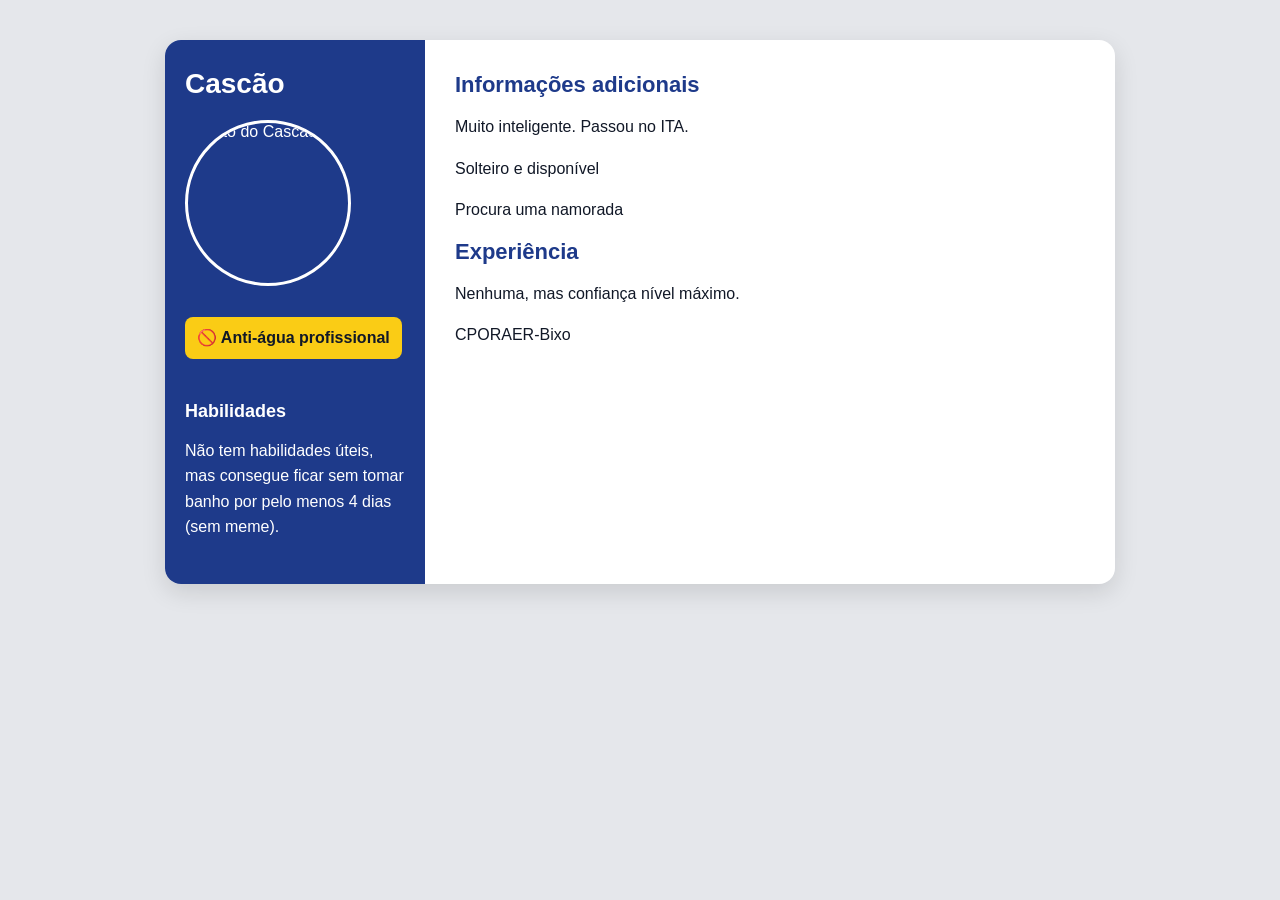
==== index.html @ a8fac342 "Add files via upload" ====
<!DOCTYPE html>
<html lang="pt-BR">
<head>
  <meta charset="UTF-8">
  <title>Currículo do Cascão</title>
  <link rel="stylesheet" href="style.css">
</head>

<body>
  <div class="container">

    <aside class="sidebar">
      <h1>Cascão</h1>
      <img src="img/cascao.jpg" alt="Foto do Cascão" class="foto">
       <p class="tag">🚫 Anti-água profissional</p>
      <h2>Habilidades</h2>
      <p>Não tem habilidades úteis, mas consegue ficar sem tomar banho por pelo menos 4 dias (sem meme).</p>
    </aside>

    <main class="content">
      <h2>Informações adicionais</h2>
      <p>Muito inteligente. Passou no ITA.</p>
      <p>Solteiro e disponível</p>
      <p>Procura uma namorada</p>
      <h2>Experiência</h2>
      <p>Nenhuma, mas confiança nível máximo.</p>
      <p>CPORAER-Bixo</p>
    </main>

  </div>
</body>
</html>
---- style.css ----
body {
  font-family: Arial, sans-serif;
  background: #e5e7eb;
  margin: 0;
  padding: 40px 20px;
}

.container {
  display: grid;
  grid-template-columns: 260px 1fr;
  max-width: 950px;
  margin: 0 auto;
  background: white;
  border-radius: 16px;
  overflow: hidden;
  box-shadow: 0 8px 24px rgba(0, 0, 0, 0.12);
}

.sidebar {
  background: #1e3a8a;
  color: white;
  padding: 28px 20px;
}

.sidebar h1 {
  margin: 0 0 20px 0;
  font-size: 28px;
}

.sidebar h2 {
  margin-top: 24px;
  margin-bottom: 10px;
  font-size: 18px;
  color: white;
}

.content {
  padding: 32px 30px;
}

.content h2 {
  color: #1e3a8a;
  margin-top: 0;
  margin-bottom: 14px;
  font-size: 22px;
}

.content p {
  margin-bottom: 16px;
  line-height: 1.6;
  color: #111827;
}

.sidebar p {
  line-height: 1.6;
}

.tag {
  background: #facc15;
  color: #111827;
  padding: 8px 12px;
  display: inline-block;
  border-radius: 8px;
  margin-bottom: 18px;
  font-weight: bold;
}

@media (max-width: 700px) {
  .container {
    grid-template-columns: 1fr;
  }
}
img {
  max-width: 100%;
}

.foto {
  width: 160px !important;
  height: 160px !important;
  object-fit: cover;
  border-radius: 50%;
  display: block;
  margin: 15px 0;
  border: 3px solid white;
}
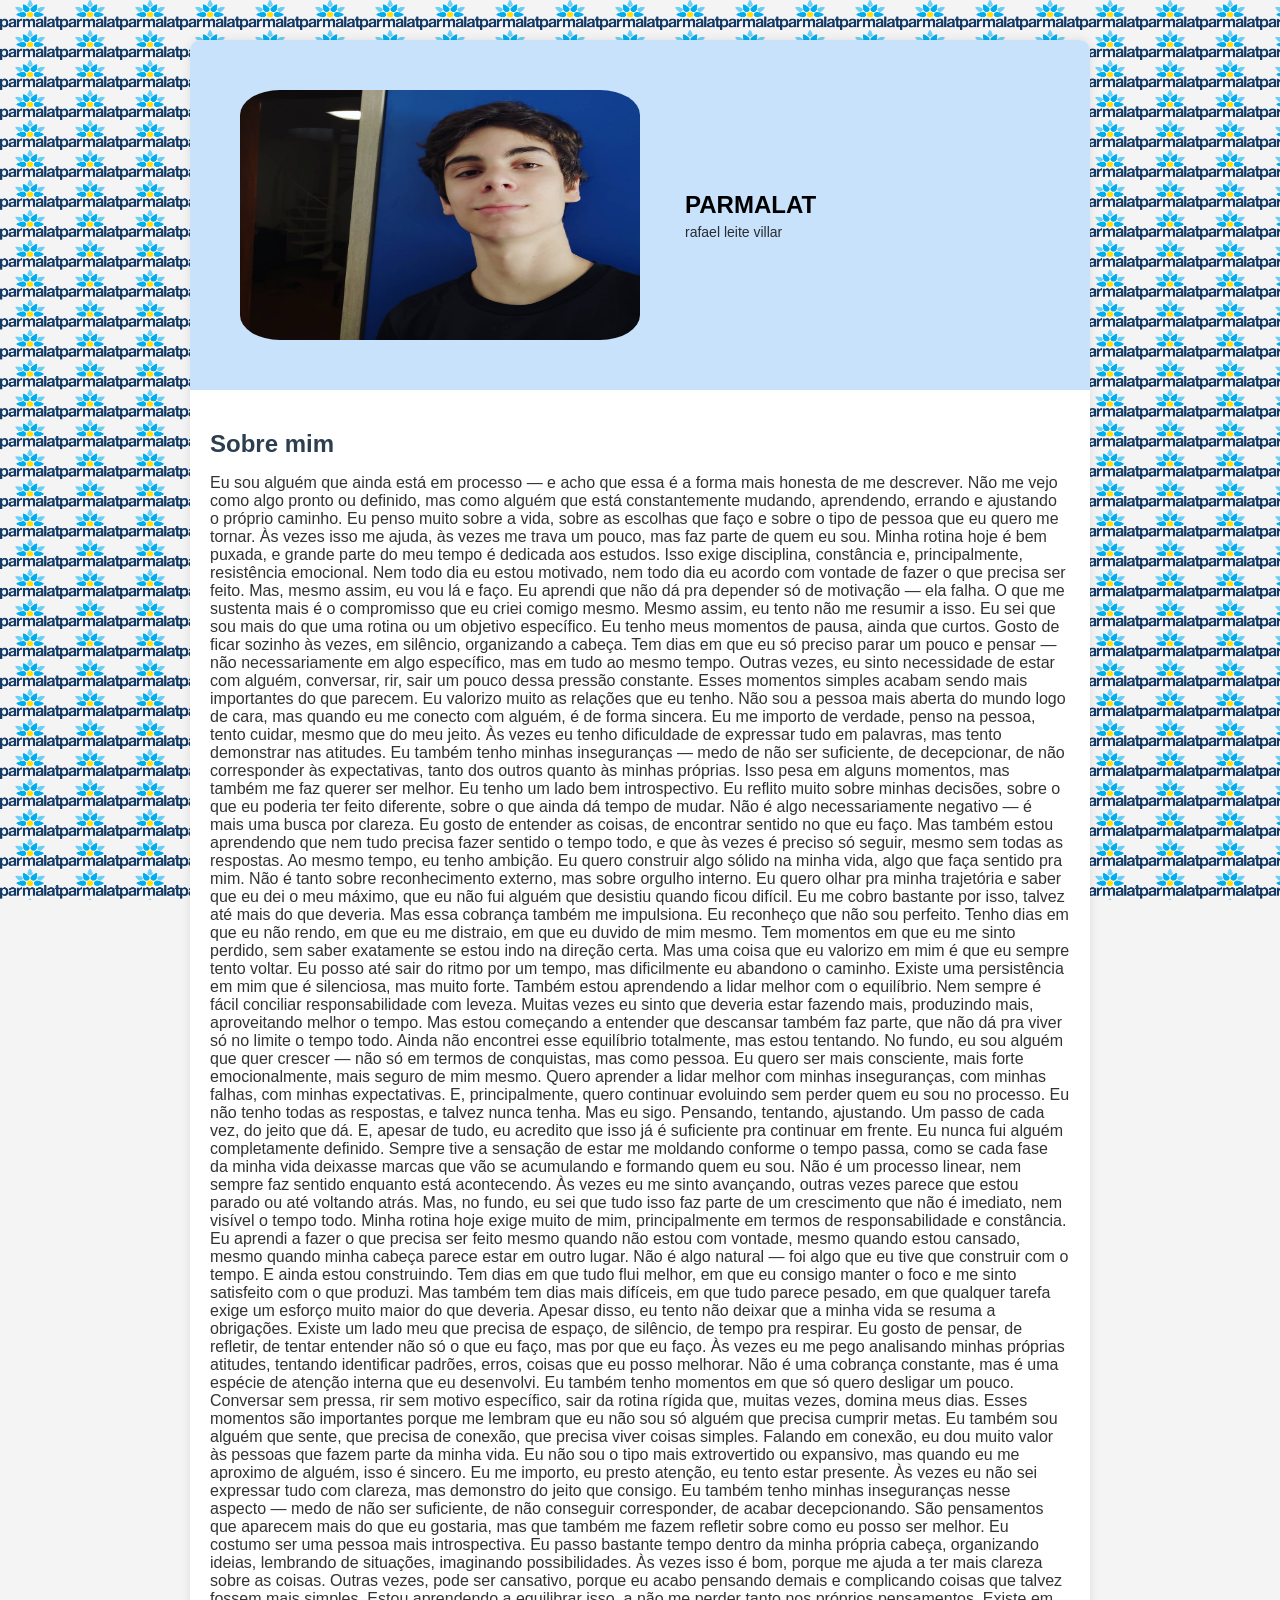
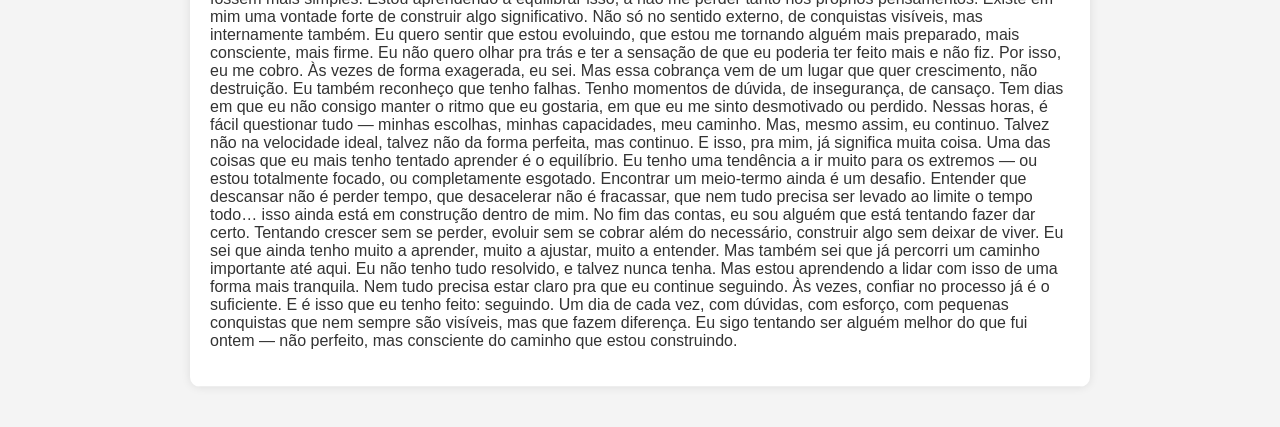
==== commit 5633c8ed: "layout basico suguivis" ====
--- a/index.html
+++ b/index.html
@@ -1,32 +1,148 @@
-<!DOCTYPE html>
-<html lang="pt-BR">
-<head>
-  <meta charset="UTF-8">
-  <title>Currículo do Cascão</title>
-  <link rel="stylesheet" href="style.css">
-</head>
-
-<body>
-  <div class="container">
-
-    <aside class="sidebar">
-      <h1>Cascão</h1>
-      <img src="img/cascao.jpg" alt="Foto do Cascão" class="foto">
-       <p class="tag">🚫 Anti-água profissional</p>
-      <h2>Habilidades</h2>
-      <p>Não tem habilidades úteis, mas consegue ficar sem tomar banho por pelo menos 4 dias (sem meme).</p>
-    </aside>
-
-    <main class="content">
-      <h2>Informações adicionais</h2>
-      <p>Muito inteligente. Passou no ITA.</p>
-      <p>Solteiro e disponível</p>
-      <p>Procura uma namorada</p>
-      <h2>Experiência</h2>
-      <p>Nenhuma, mas confiança nível máximo.</p>
-      <p>CPORAER-Bixo</p>
-    </main>
-
-  </div>
-</body>
-</html>+<!DOCTYPE html>
+<html lang="pt-BR">
+<head>
+  <meta charset="UTF-8">
+  <meta name="viewport" content="width=device-width, initial-scale=1.0">
+  <title>Parmalatium</title>
+  <style>
+    body {
+      margin: 0;
+      font-family: Arial, sans-serif;
+      background: #f4f4f4;
+      color: #333;
+      background-image: url("leite.png");
+      background-repeat: repeat;
+      background-size: 60px;
+      background-attachment: fixed;
+    }
+
+    .container {
+      max-width: 900px;
+      margin: 40px auto;
+      background: white;
+      border-radius: 10px;
+      box-shadow: 0 0 10px rgba(0,0,0,0.1);
+      overflow: hidden;
+    }
+
+    header {
+      display: flex;
+      align-items: center;
+      gap: 45px;
+      background: #c8e2fc;
+      color: rgb(0, 0, 0);
+      padding: 50px;
+    }
+
+    header img {
+      width: 400px;
+      height: 250px;
+      border-radius: 10%;
+    }
+
+    .info h1 {
+      margin: 0;
+      font-size: 24px;
+    }
+
+    .info p {
+      margin: 5px 0 0;
+      font-size: 14px;
+      opacity: 0.8;
+    }
+
+    section {
+      padding: 20px;
+      border-bottom: 1px solid #eee;
+    }
+
+    h2 {
+      margin-bottom: 10px;
+      color: #2c3e50;
+    }
+
+    ul {
+      padding-left: 20px;
+    }
+
+    .skills span {
+      display: inline-block;
+      background: #3498db;
+      color: white;
+      padding: 5px 10px;
+      border-radius: 5px;
+      margin: 5px 5px 0 0;
+      font-size: 12px;
+    }
+
+    @media (max-width: 600px) {
+      header {
+        flex-direction: column;
+        text-align: center;
+      }
+    }
+  </style>
+</head>
+<body>
+
+  <div class="container">
+
+    <header>
+      <img src="parmalat.png" alt="Minha foto">
+      <div class="info">
+        <h1>PARMALAT</h1>
+        <p>rafael leite villar</p>
+      </div>
+    </header>
+
+    <section>
+      <h2>Sobre mim</h2>
+      <p>Eu sou alguém que ainda está em processo — e acho que essa é a forma mais honesta de me descrever. Não me vejo como algo pronto ou definido, mas como alguém que está constantemente mudando, aprendendo, errando e ajustando o próprio caminho. Eu penso muito sobre a vida, sobre as escolhas que faço e sobre o tipo de pessoa que eu quero me tornar. Às vezes isso me ajuda, às vezes me trava um pouco, mas faz parte de quem eu sou.
+
+Minha rotina hoje é bem puxada, e grande parte do meu tempo é dedicada aos estudos. Isso exige disciplina, constância e, principalmente, resistência emocional. Nem todo dia eu estou motivado, nem todo dia eu acordo com vontade de fazer o que precisa ser feito. Mas, mesmo assim, eu vou lá e faço. Eu aprendi que não dá pra depender só de motivação — ela falha. O que me sustenta mais é o compromisso que eu criei comigo mesmo.
+
+Mesmo assim, eu tento não me resumir a isso. Eu sei que sou mais do que uma rotina ou um objetivo específico. Eu tenho meus momentos de pausa, ainda que curtos. Gosto de ficar sozinho às vezes, em silêncio, organizando a cabeça. Tem dias em que eu só preciso parar um pouco e pensar — não necessariamente em algo específico, mas em tudo ao mesmo tempo. Outras vezes, eu sinto necessidade de estar com alguém, conversar, rir, sair um pouco dessa pressão constante. Esses momentos simples acabam sendo mais importantes do que parecem.
+
+Eu valorizo muito as relações que eu tenho. Não sou a pessoa mais aberta do mundo logo de cara, mas quando eu me conecto com alguém, é de forma sincera. Eu me importo de verdade, penso na pessoa, tento cuidar, mesmo que do meu jeito. Às vezes eu tenho dificuldade de expressar tudo em palavras, mas tento demonstrar nas atitudes. Eu também tenho minhas inseguranças — medo de não ser suficiente, de decepcionar, de não corresponder às expectativas, tanto dos outros quanto às minhas próprias. Isso pesa em alguns momentos, mas também me faz querer ser melhor.
+
+Eu tenho um lado bem introspectivo. Eu reflito muito sobre minhas decisões, sobre o que eu poderia ter feito diferente, sobre o que ainda dá tempo de mudar. Não é algo necessariamente negativo — é mais uma busca por clareza. Eu gosto de entender as coisas, de encontrar sentido no que eu faço. Mas também estou aprendendo que nem tudo precisa fazer sentido o tempo todo, e que às vezes é preciso só seguir, mesmo sem todas as respostas.
+
+Ao mesmo tempo, eu tenho ambição. Eu quero construir algo sólido na minha vida, algo que faça sentido pra mim. Não é tanto sobre reconhecimento externo, mas sobre orgulho interno. Eu quero olhar pra minha trajetória e saber que eu dei o meu máximo, que eu não fui alguém que desistiu quando ficou difícil. Eu me cobro bastante por isso, talvez até mais do que deveria. Mas essa cobrança também me impulsiona.
+
+Eu reconheço que não sou perfeito. Tenho dias em que eu não rendo, em que eu me distraio, em que eu duvido de mim mesmo. Tem momentos em que eu me sinto perdido, sem saber exatamente se estou indo na direção certa. Mas uma coisa que eu valorizo em mim é que eu sempre tento voltar. Eu posso até sair do ritmo por um tempo, mas dificilmente eu abandono o caminho. Existe uma persistência em mim que é silenciosa, mas muito forte.
+
+Também estou aprendendo a lidar melhor com o equilíbrio. Nem sempre é fácil conciliar responsabilidade com leveza. Muitas vezes eu sinto que deveria estar fazendo mais, produzindo mais, aproveitando melhor o tempo. Mas estou começando a entender que descansar também faz parte, que não dá pra viver só no limite o tempo todo. Ainda não encontrei esse equilíbrio totalmente, mas estou tentando.
+
+No fundo, eu sou alguém que quer crescer — não só em termos de conquistas, mas como pessoa. Eu quero ser mais consciente, mais forte emocionalmente, mais seguro de mim mesmo. Quero aprender a lidar melhor com minhas inseguranças, com minhas falhas, com minhas expectativas. E, principalmente, quero continuar evoluindo sem perder quem eu sou no processo.
+
+Eu não tenho todas as respostas, e talvez nunca tenha. Mas eu sigo. Pensando, tentando, ajustando. Um passo de cada vez, do jeito que dá. E, apesar de tudo, eu acredito que isso já é suficiente pra continuar em frente.
+Eu nunca fui alguém completamente definido. Sempre tive a sensação de estar me moldando conforme o tempo passa, como se cada fase da minha vida deixasse marcas que vão se acumulando e formando quem eu sou. Não é um processo linear, nem sempre faz sentido enquanto está acontecendo. Às vezes eu me sinto avançando, outras vezes parece que estou parado ou até voltando atrás. Mas, no fundo, eu sei que tudo isso faz parte de um crescimento que não é imediato, nem visível o tempo todo.
+
+Minha rotina hoje exige muito de mim, principalmente em termos de responsabilidade e constância. Eu aprendi a fazer o que precisa ser feito mesmo quando não estou com vontade, mesmo quando estou cansado, mesmo quando minha cabeça parece estar em outro lugar. Não é algo natural — foi algo que eu tive que construir com o tempo. E ainda estou construindo. Tem dias em que tudo flui melhor, em que eu consigo manter o foco e me sinto satisfeito com o que produzi. Mas também tem dias mais difíceis, em que tudo parece pesado, em que qualquer tarefa exige um esforço muito maior do que deveria.
+
+Apesar disso, eu tento não deixar que a minha vida se resuma a obrigações. Existe um lado meu que precisa de espaço, de silêncio, de tempo pra respirar. Eu gosto de pensar, de refletir, de tentar entender não só o que eu faço, mas por que eu faço. Às vezes eu me pego analisando minhas próprias atitudes, tentando identificar padrões, erros, coisas que eu posso melhorar. Não é uma cobrança constante, mas é uma espécie de atenção interna que eu desenvolvi.
+
+Eu também tenho momentos em que só quero desligar um pouco. Conversar sem pressa, rir sem motivo específico, sair da rotina rígida que, muitas vezes, domina meus dias. Esses momentos são importantes porque me lembram que eu não sou só alguém que precisa cumprir metas. Eu também sou alguém que sente, que precisa de conexão, que precisa viver coisas simples.
+
+Falando em conexão, eu dou muito valor às pessoas que fazem parte da minha vida. Eu não sou o tipo mais extrovertido ou expansivo, mas quando eu me aproximo de alguém, isso é sincero. Eu me importo, eu presto atenção, eu tento estar presente. Às vezes eu não sei expressar tudo com clareza, mas demonstro do jeito que consigo. Eu também tenho minhas inseguranças nesse aspecto — medo de não ser suficiente, de não conseguir corresponder, de acabar decepcionando. São pensamentos que aparecem mais do que eu gostaria, mas que também me fazem refletir sobre como eu posso ser melhor.
+
+Eu costumo ser uma pessoa mais introspectiva. Eu passo bastante tempo dentro da minha própria cabeça, organizando ideias, lembrando de situações, imaginando possibilidades. Às vezes isso é bom, porque me ajuda a ter mais clareza sobre as coisas. Outras vezes, pode ser cansativo, porque eu acabo pensando demais e complicando coisas que talvez fossem mais simples. Estou aprendendo a equilibrar isso, a não me perder tanto nos próprios pensamentos.
+
+Existe em mim uma vontade forte de construir algo significativo. Não só no sentido externo, de conquistas visíveis, mas internamente também. Eu quero sentir que estou evoluindo, que estou me tornando alguém mais preparado, mais consciente, mais firme. Eu não quero olhar pra trás e ter a sensação de que eu poderia ter feito mais e não fiz. Por isso, eu me cobro. Às vezes de forma exagerada, eu sei. Mas essa cobrança vem de um lugar que quer crescimento, não destruição.
+
+Eu também reconheço que tenho falhas. Tenho momentos de dúvida, de insegurança, de cansaço. Tem dias em que eu não consigo manter o ritmo que eu gostaria, em que eu me sinto desmotivado ou perdido. Nessas horas, é fácil questionar tudo — minhas escolhas, minhas capacidades, meu caminho. Mas, mesmo assim, eu continuo. Talvez não na velocidade ideal, talvez não da forma perfeita, mas continuo. E isso, pra mim, já significa muita coisa.
+
+Uma das coisas que eu mais tenho tentado aprender é o equilíbrio. Eu tenho uma tendência a ir muito para os extremos — ou estou totalmente focado, ou completamente esgotado. Encontrar um meio-termo ainda é um desafio. Entender que descansar não é perder tempo, que desacelerar não é fracassar, que nem tudo precisa ser levado ao limite o tempo todo… isso ainda está em construção dentro de mim.
+
+No fim das contas, eu sou alguém que está tentando fazer dar certo. Tentando crescer sem se perder, evoluir sem se cobrar além do necessário, construir algo sem deixar de viver. Eu sei que ainda tenho muito a aprender, muito a ajustar, muito a entender. Mas também sei que já percorri um caminho importante até aqui.
+
+Eu não tenho tudo resolvido, e talvez nunca tenha. Mas estou aprendendo a lidar com isso de uma forma mais tranquila. Nem tudo precisa estar claro pra que eu continue seguindo. Às vezes, confiar no processo já é o suficiente.
+
+E é isso que eu tenho feito: seguindo. Um dia de cada vez, com dúvidas, com esforço, com pequenas conquistas que nem sempre são visíveis, mas que fazem diferença. Eu sigo tentando ser alguém melhor do que fui ontem — não perfeito, mas consciente do caminho que estou construindo.</p>
+    </section>
+
+
+  </div>
+
+</body>
+</html>
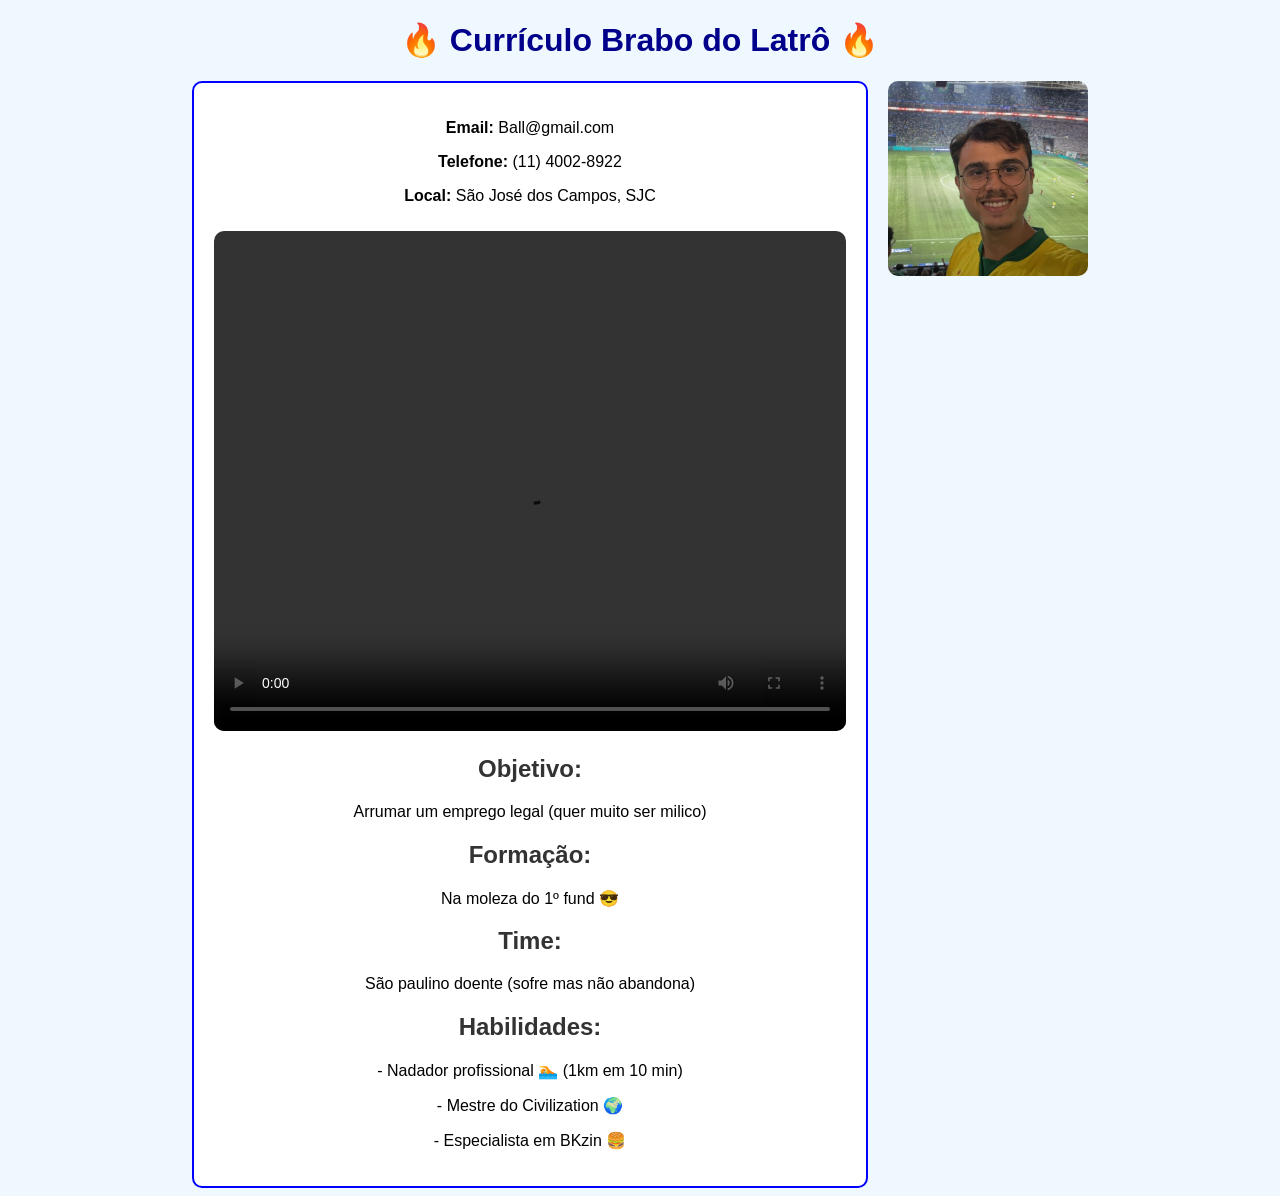
==== commit a47b6f45: "feat: adiciona curriculo HTML" ====
--- a/index.html
+++ b/index.html
@@ -1,148 +1,96 @@
-<!DOCTYPE html>
-<html lang="pt-BR">
-<head>
-  <meta charset="UTF-8">
-  <meta name="viewport" content="width=device-width, initial-scale=1.0">
-  <title>Parmalatium</title>
-  <style>
-    body {
-      margin: 0;
-      font-family: Arial, sans-serif;
-      background: #f4f4f4;
-      color: #333;
-      background-image: url("leite.png");
-      background-repeat: repeat;
-      background-size: 60px;
-      background-attachment: fixed;
-    }
-
-    .container {
-      max-width: 900px;
-      margin: 40px auto;
-      background: white;
-      border-radius: 10px;
-      box-shadow: 0 0 10px rgba(0,0,0,0.1);
-      overflow: hidden;
-    }
-
-    header {
-      display: flex;
-      align-items: center;
-      gap: 45px;
-      background: #c8e2fc;
-      color: rgb(0, 0, 0);
-      padding: 50px;
-    }
-
-    header img {
-      width: 400px;
-      height: 250px;
-      border-radius: 10%;
-    }
-
-    .info h1 {
-      margin: 0;
-      font-size: 24px;
-    }
-
-    .info p {
-      margin: 5px 0 0;
-      font-size: 14px;
-      opacity: 0.8;
-    }
-
-    section {
-      padding: 20px;
-      border-bottom: 1px solid #eee;
-    }
-
-    h2 {
-      margin-bottom: 10px;
-      color: #2c3e50;
-    }
-
-    ul {
-      padding-left: 20px;
-    }
-
-    .skills span {
-      display: inline-block;
-      background: #3498db;
-      color: white;
-      padding: 5px 10px;
-      border-radius: 5px;
-      margin: 5px 5px 0 0;
-      font-size: 12px;
-    }
-
-    @media (max-width: 600px) {
-      header {
-        flex-direction: column;
-        text-align: center;
-      }
-    }
-  </style>
-</head>
-<body>
-
-  <div class="container">
-
-    <header>
-      <img src="parmalat.png" alt="Minha foto">
-      <div class="info">
-        <h1>PARMALAT</h1>
-        <p>rafael leite villar</p>
-      </div>
-    </header>
-
-    <section>
-      <h2>Sobre mim</h2>
-      <p>Eu sou alguém que ainda está em processo — e acho que essa é a forma mais honesta de me descrever. Não me vejo como algo pronto ou definido, mas como alguém que está constantemente mudando, aprendendo, errando e ajustando o próprio caminho. Eu penso muito sobre a vida, sobre as escolhas que faço e sobre o tipo de pessoa que eu quero me tornar. Às vezes isso me ajuda, às vezes me trava um pouco, mas faz parte de quem eu sou.
-
-Minha rotina hoje é bem puxada, e grande parte do meu tempo é dedicada aos estudos. Isso exige disciplina, constância e, principalmente, resistência emocional. Nem todo dia eu estou motivado, nem todo dia eu acordo com vontade de fazer o que precisa ser feito. Mas, mesmo assim, eu vou lá e faço. Eu aprendi que não dá pra depender só de motivação — ela falha. O que me sustenta mais é o compromisso que eu criei comigo mesmo.
-
-Mesmo assim, eu tento não me resumir a isso. Eu sei que sou mais do que uma rotina ou um objetivo específico. Eu tenho meus momentos de pausa, ainda que curtos. Gosto de ficar sozinho às vezes, em silêncio, organizando a cabeça. Tem dias em que eu só preciso parar um pouco e pensar — não necessariamente em algo específico, mas em tudo ao mesmo tempo. Outras vezes, eu sinto necessidade de estar com alguém, conversar, rir, sair um pouco dessa pressão constante. Esses momentos simples acabam sendo mais importantes do que parecem.
-
-Eu valorizo muito as relações que eu tenho. Não sou a pessoa mais aberta do mundo logo de cara, mas quando eu me conecto com alguém, é de forma sincera. Eu me importo de verdade, penso na pessoa, tento cuidar, mesmo que do meu jeito. Às vezes eu tenho dificuldade de expressar tudo em palavras, mas tento demonstrar nas atitudes. Eu também tenho minhas inseguranças — medo de não ser suficiente, de decepcionar, de não corresponder às expectativas, tanto dos outros quanto às minhas próprias. Isso pesa em alguns momentos, mas também me faz querer ser melhor.
-
-Eu tenho um lado bem introspectivo. Eu reflito muito sobre minhas decisões, sobre o que eu poderia ter feito diferente, sobre o que ainda dá tempo de mudar. Não é algo necessariamente negativo — é mais uma busca por clareza. Eu gosto de entender as coisas, de encontrar sentido no que eu faço. Mas também estou aprendendo que nem tudo precisa fazer sentido o tempo todo, e que às vezes é preciso só seguir, mesmo sem todas as respostas.
-
-Ao mesmo tempo, eu tenho ambição. Eu quero construir algo sólido na minha vida, algo que faça sentido pra mim. Não é tanto sobre reconhecimento externo, mas sobre orgulho interno. Eu quero olhar pra minha trajetória e saber que eu dei o meu máximo, que eu não fui alguém que desistiu quando ficou difícil. Eu me cobro bastante por isso, talvez até mais do que deveria. Mas essa cobrança também me impulsiona.
-
-Eu reconheço que não sou perfeito. Tenho dias em que eu não rendo, em que eu me distraio, em que eu duvido de mim mesmo. Tem momentos em que eu me sinto perdido, sem saber exatamente se estou indo na direção certa. Mas uma coisa que eu valorizo em mim é que eu sempre tento voltar. Eu posso até sair do ritmo por um tempo, mas dificilmente eu abandono o caminho. Existe uma persistência em mim que é silenciosa, mas muito forte.
-
-Também estou aprendendo a lidar melhor com o equilíbrio. Nem sempre é fácil conciliar responsabilidade com leveza. Muitas vezes eu sinto que deveria estar fazendo mais, produzindo mais, aproveitando melhor o tempo. Mas estou começando a entender que descansar também faz parte, que não dá pra viver só no limite o tempo todo. Ainda não encontrei esse equilíbrio totalmente, mas estou tentando.
-
-No fundo, eu sou alguém que quer crescer — não só em termos de conquistas, mas como pessoa. Eu quero ser mais consciente, mais forte emocionalmente, mais seguro de mim mesmo. Quero aprender a lidar melhor com minhas inseguranças, com minhas falhas, com minhas expectativas. E, principalmente, quero continuar evoluindo sem perder quem eu sou no processo.
-
-Eu não tenho todas as respostas, e talvez nunca tenha. Mas eu sigo. Pensando, tentando, ajustando. Um passo de cada vez, do jeito que dá. E, apesar de tudo, eu acredito que isso já é suficiente pra continuar em frente.
-Eu nunca fui alguém completamente definido. Sempre tive a sensação de estar me moldando conforme o tempo passa, como se cada fase da minha vida deixasse marcas que vão se acumulando e formando quem eu sou. Não é um processo linear, nem sempre faz sentido enquanto está acontecendo. Às vezes eu me sinto avançando, outras vezes parece que estou parado ou até voltando atrás. Mas, no fundo, eu sei que tudo isso faz parte de um crescimento que não é imediato, nem visível o tempo todo.
-
-Minha rotina hoje exige muito de mim, principalmente em termos de responsabilidade e constância. Eu aprendi a fazer o que precisa ser feito mesmo quando não estou com vontade, mesmo quando estou cansado, mesmo quando minha cabeça parece estar em outro lugar. Não é algo natural — foi algo que eu tive que construir com o tempo. E ainda estou construindo. Tem dias em que tudo flui melhor, em que eu consigo manter o foco e me sinto satisfeito com o que produzi. Mas também tem dias mais difíceis, em que tudo parece pesado, em que qualquer tarefa exige um esforço muito maior do que deveria.
-
-Apesar disso, eu tento não deixar que a minha vida se resuma a obrigações. Existe um lado meu que precisa de espaço, de silêncio, de tempo pra respirar. Eu gosto de pensar, de refletir, de tentar entender não só o que eu faço, mas por que eu faço. Às vezes eu me pego analisando minhas próprias atitudes, tentando identificar padrões, erros, coisas que eu posso melhorar. Não é uma cobrança constante, mas é uma espécie de atenção interna que eu desenvolvi.
-
-Eu também tenho momentos em que só quero desligar um pouco. Conversar sem pressa, rir sem motivo específico, sair da rotina rígida que, muitas vezes, domina meus dias. Esses momentos são importantes porque me lembram que eu não sou só alguém que precisa cumprir metas. Eu também sou alguém que sente, que precisa de conexão, que precisa viver coisas simples.
-
-Falando em conexão, eu dou muito valor às pessoas que fazem parte da minha vida. Eu não sou o tipo mais extrovertido ou expansivo, mas quando eu me aproximo de alguém, isso é sincero. Eu me importo, eu presto atenção, eu tento estar presente. Às vezes eu não sei expressar tudo com clareza, mas demonstro do jeito que consigo. Eu também tenho minhas inseguranças nesse aspecto — medo de não ser suficiente, de não conseguir corresponder, de acabar decepcionando. São pensamentos que aparecem mais do que eu gostaria, mas que também me fazem refletir sobre como eu posso ser melhor.
-
-Eu costumo ser uma pessoa mais introspectiva. Eu passo bastante tempo dentro da minha própria cabeça, organizando ideias, lembrando de situações, imaginando possibilidades. Às vezes isso é bom, porque me ajuda a ter mais clareza sobre as coisas. Outras vezes, pode ser cansativo, porque eu acabo pensando demais e complicando coisas que talvez fossem mais simples. Estou aprendendo a equilibrar isso, a não me perder tanto nos próprios pensamentos.
-
-Existe em mim uma vontade forte de construir algo significativo. Não só no sentido externo, de conquistas visíveis, mas internamente também. Eu quero sentir que estou evoluindo, que estou me tornando alguém mais preparado, mais consciente, mais firme. Eu não quero olhar pra trás e ter a sensação de que eu poderia ter feito mais e não fiz. Por isso, eu me cobro. Às vezes de forma exagerada, eu sei. Mas essa cobrança vem de um lugar que quer crescimento, não destruição.
-
-Eu também reconheço que tenho falhas. Tenho momentos de dúvida, de insegurança, de cansaço. Tem dias em que eu não consigo manter o ritmo que eu gostaria, em que eu me sinto desmotivado ou perdido. Nessas horas, é fácil questionar tudo — minhas escolhas, minhas capacidades, meu caminho. Mas, mesmo assim, eu continuo. Talvez não na velocidade ideal, talvez não da forma perfeita, mas continuo. E isso, pra mim, já significa muita coisa.
-
-Uma das coisas que eu mais tenho tentado aprender é o equilíbrio. Eu tenho uma tendência a ir muito para os extremos — ou estou totalmente focado, ou completamente esgotado. Encontrar um meio-termo ainda é um desafio. Entender que descansar não é perder tempo, que desacelerar não é fracassar, que nem tudo precisa ser levado ao limite o tempo todo… isso ainda está em construção dentro de mim.
-
-No fim das contas, eu sou alguém que está tentando fazer dar certo. Tentando crescer sem se perder, evoluir sem se cobrar além do necessário, construir algo sem deixar de viver. Eu sei que ainda tenho muito a aprender, muito a ajustar, muito a entender. Mas também sei que já percorri um caminho importante até aqui.
-
-Eu não tenho tudo resolvido, e talvez nunca tenha. Mas estou aprendendo a lidar com isso de uma forma mais tranquila. Nem tudo precisa estar claro pra que eu continue seguindo. Às vezes, confiar no processo já é o suficiente.
-
-E é isso que eu tenho feito: seguindo. Um dia de cada vez, com dúvidas, com esforço, com pequenas conquistas que nem sempre são visíveis, mas que fazem diferença. Eu sigo tentando ser alguém melhor do que fui ontem — não perfeito, mas consciente do caminho que estou construindo.</p>
-    </section>
-
-
-  </div>
-
-</body>
-</html>
+<!DOCTYPE html>
+<html>
+<head>
+    <title>Currículo do Latrô</title>
+
+    <style>
+        body {
+            background-color: #f0f8ff;
+            font-family: Arial;
+            text-align: center;
+        }
+
+        h1 {
+            color: darkblue;
+        }
+
+        .container {
+            display: flex;
+            justify-content: center;
+            align-items: flex-start;
+            gap: 20px;
+        }
+
+        .box {
+            background-color: white;
+            border: 2px solid blue;
+            border-radius: 10px;
+            padding: 20px;
+            width: 50%;
+        }
+
+        .side {
+            width: 200px;
+        }
+
+        img {
+            width: 100%;
+            border-radius: 10px;
+        }
+
+        video {
+            width: 100%;
+            margin-top: 10px;
+            border-radius: 10px;
+        }
+
+        h2 {
+            color: #333;
+        }
+    </style>
+
+</head>
+
+<body>
+
+    <h1>🔥 Currículo Brabo do Latrô 🔥</h1>
+
+    <div class="container">
+
+        <!-- CURRÍCULO -->
+        <div class="box">
+            <p><b>Email:</b> Ball@gmail.com</p>
+            <p><b>Telefone:</b> (11) 4002-8922</p>
+            <p><b>Local:</b> São José dos Campos, SJC</p>
+            
+            <!-- VIDEO -->
+            <video controls width="500" height="500">
+                <source src="video.mp4" type="video/mp4"> 
+                Seu navegador não suporta vídeo.
+            </video>
+
+
+            <h2>Objetivo:</h2>
+            <p>Arrumar um emprego legal (quer muito ser milico)</p>
+
+            <h2>Formação:</h2>
+            <p>Na moleza do 1º fund 😎</p>
+
+            <h2>Time:</h2>
+            <p>São paulino doente (sofre mas não abandona)</p>
+
+            <h2>Habilidades:</h2>
+            <p>- Nadador profissional 🏊 (1km em 10 min)</p>
+            <p>- Mestre do Civilization 🌍</p>
+            <p>- Especialista em BKzin 🍔</p>
+        </div>
+
+        <!-- IMAGEM -->
+        <div class="side">
+            <img src="foto.png" alt="Foto do Latrô">
+        </div>
+
+    </div>
+
+</body>
+</html>
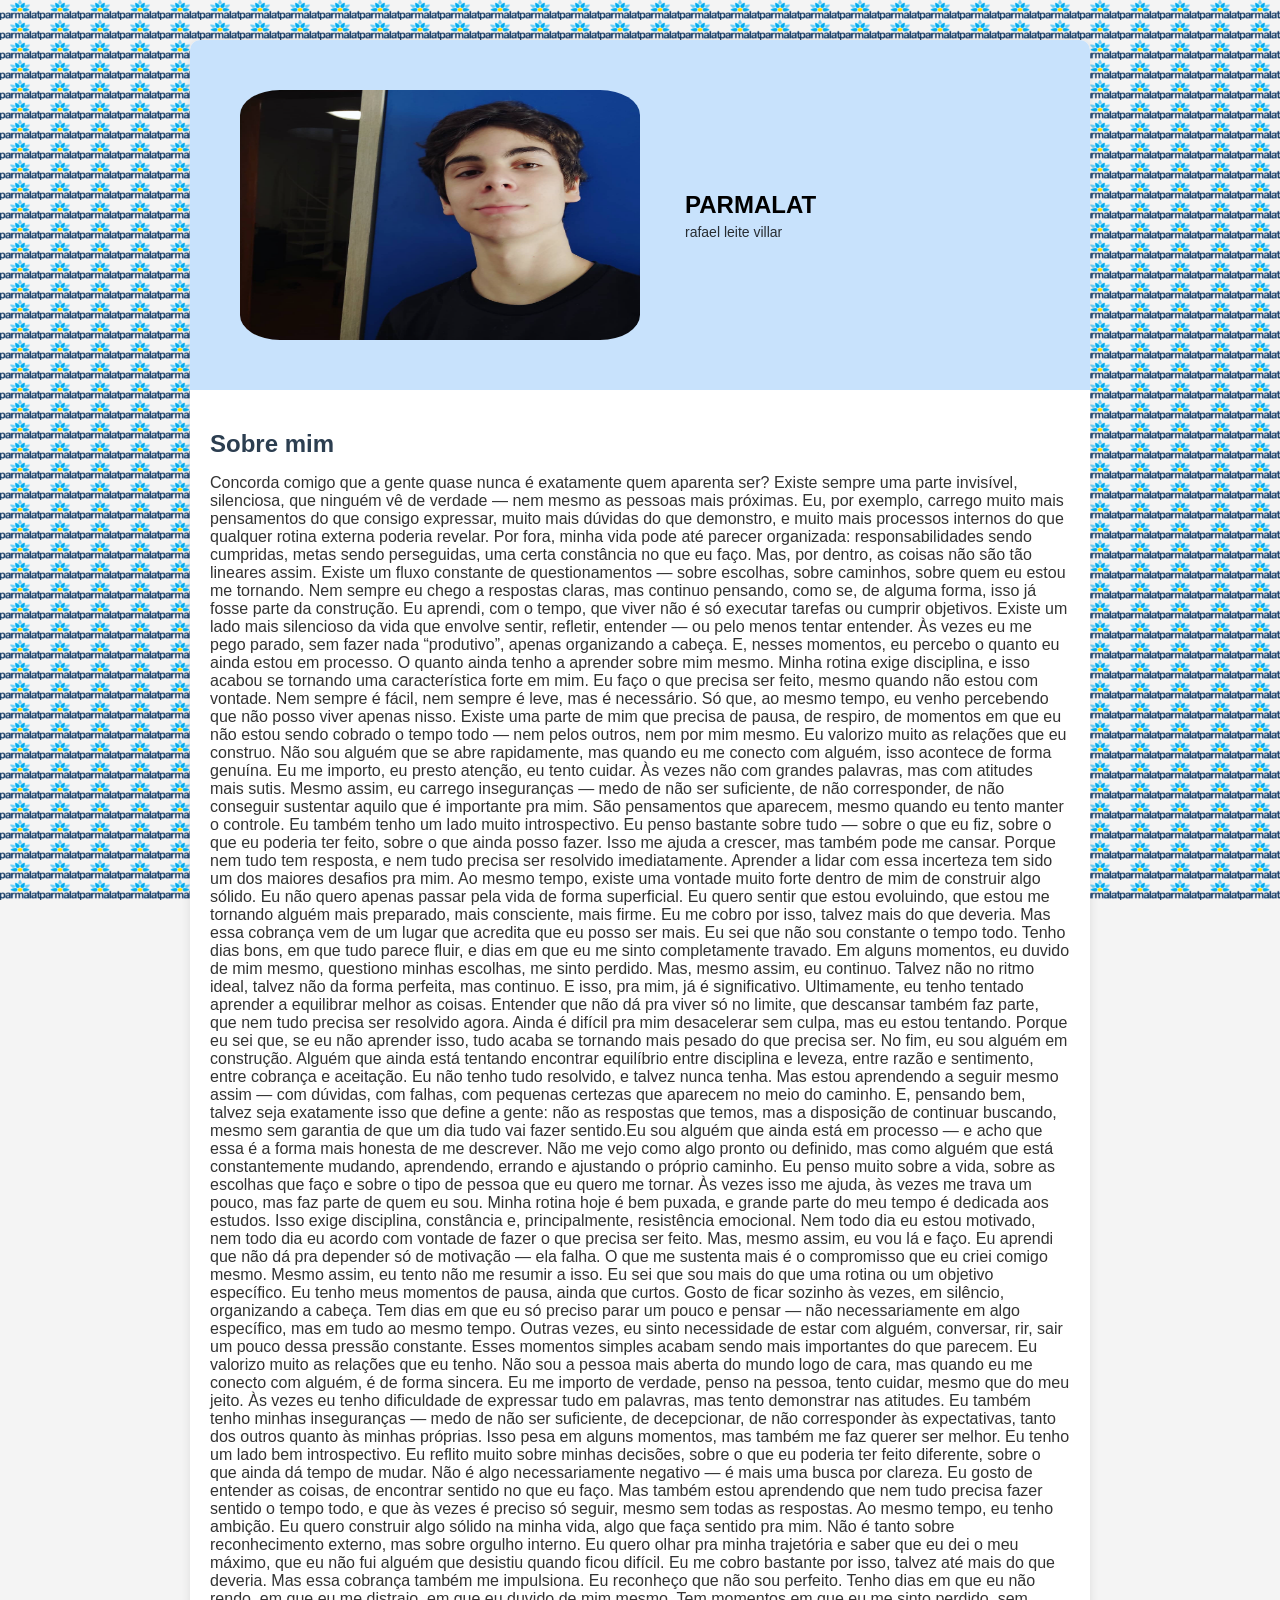
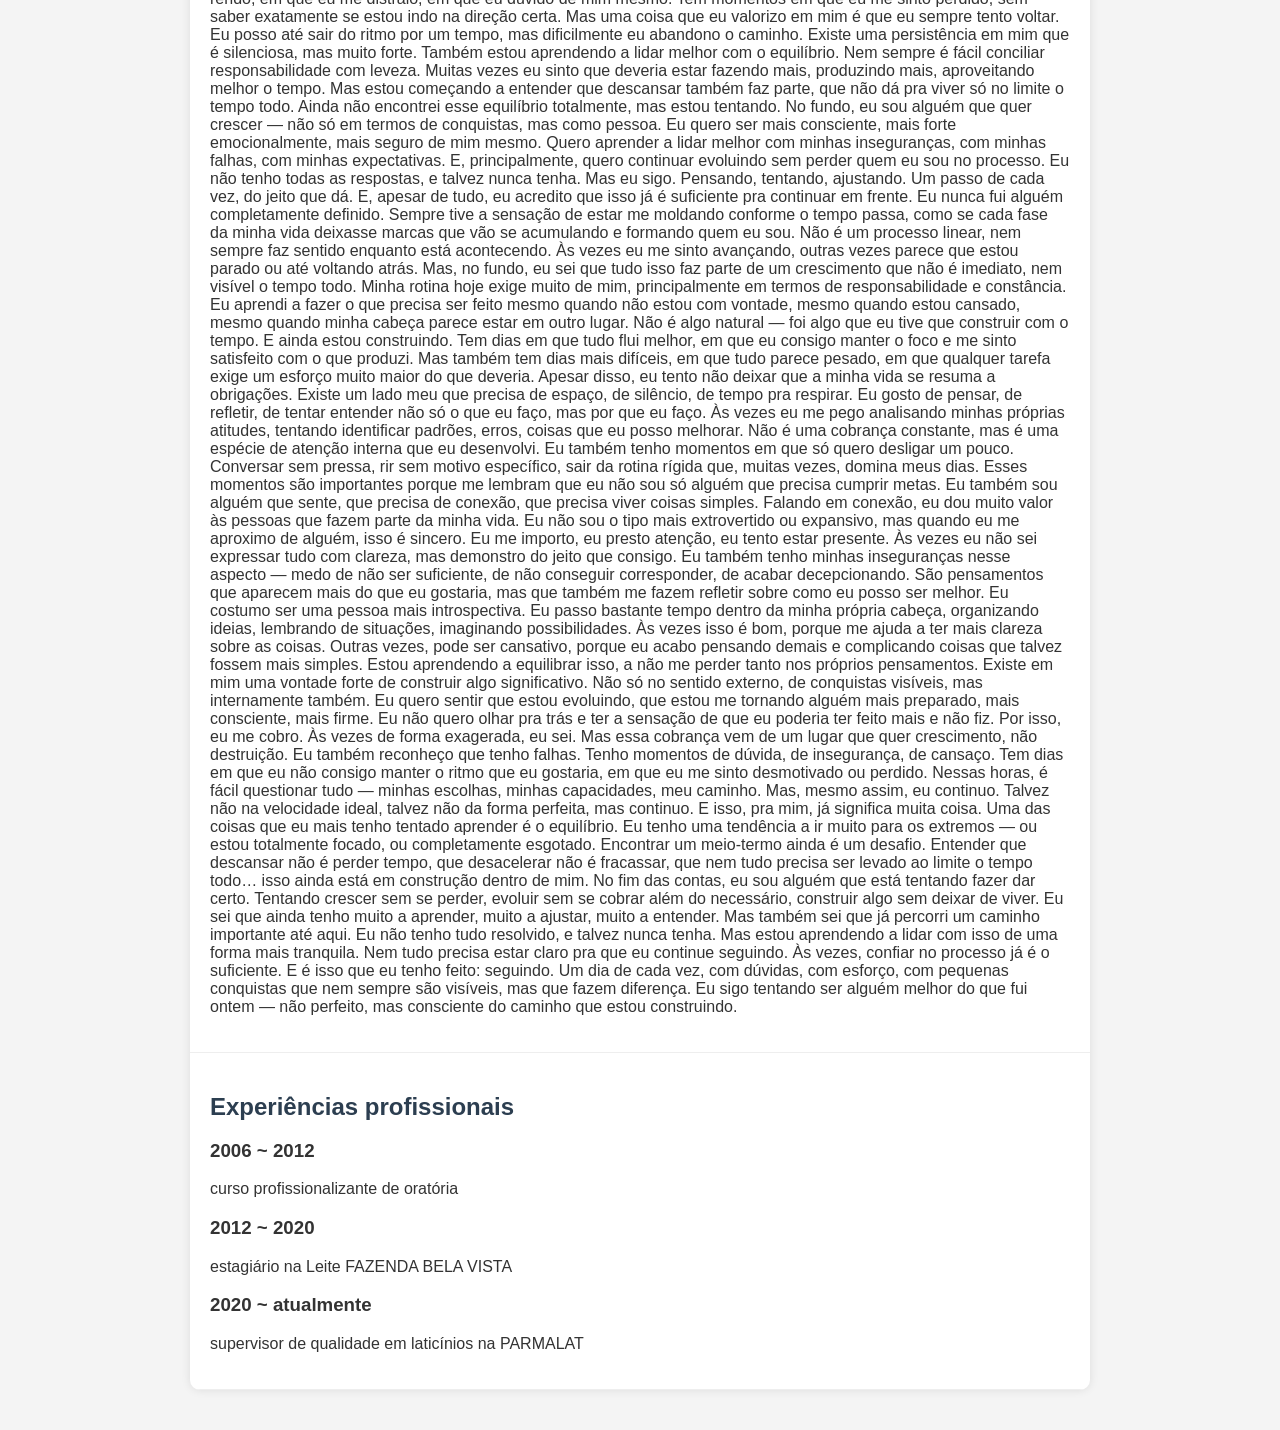
==== commit de20e685: "terminando o site" ====
--- a/index.html
+++ b/index.html
@@ -1,96 +1,182 @@
-<!DOCTYPE html>
-<html>
-<head>
-    <title>Currículo do Latrô</title>
-
-    <style>
-        body {
-            background-color: #f0f8ff;
-            font-family: Arial;
-            text-align: center;
-        }
-
-        h1 {
-            color: darkblue;
-        }
-
-        .container {
-            display: flex;
-            justify-content: center;
-            align-items: flex-start;
-            gap: 20px;
-        }
-
-        .box {
-            background-color: white;
-            border: 2px solid blue;
-            border-radius: 10px;
-            padding: 20px;
-            width: 50%;
-        }
-
-        .side {
-            width: 200px;
-        }
-
-        img {
-            width: 100%;
-            border-radius: 10px;
-        }
-
-        video {
-            width: 100%;
-            margin-top: 10px;
-            border-radius: 10px;
-        }
-
-        h2 {
-            color: #333;
-        }
-    </style>
-
-</head>
-
-<body>
-
-    <h1>🔥 Currículo Brabo do Latrô 🔥</h1>
-
-    <div class="container">
-
-        <!-- CURRÍCULO -->
-        <div class="box">
-            <p><b>Email:</b> Ball@gmail.com</p>
-            <p><b>Telefone:</b> (11) 4002-8922</p>
-            <p><b>Local:</b> São José dos Campos, SJC</p>
-            
-            <!-- VIDEO -->
-            <video controls width="500" height="500">
-                <source src="video.mp4" type="video/mp4"> 
-                Seu navegador não suporta vídeo.
-            </video>
-
-
-            <h2>Objetivo:</h2>
-            <p>Arrumar um emprego legal (quer muito ser milico)</p>
-
-            <h2>Formação:</h2>
-            <p>Na moleza do 1º fund 😎</p>
-
-            <h2>Time:</h2>
-            <p>São paulino doente (sofre mas não abandona)</p>
-
-            <h2>Habilidades:</h2>
-            <p>- Nadador profissional 🏊 (1km em 10 min)</p>
-            <p>- Mestre do Civilization 🌍</p>
-            <p>- Especialista em BKzin 🍔</p>
-        </div>
-
-        <!-- IMAGEM -->
-        <div class="side">
-            <img src="foto.png" alt="Foto do Latrô">
-        </div>
-
-    </div>
-
-</body>
-</html>+<!DOCTYPE html>
+<html lang="pt-BR">
+<head>
+  <meta charset="UTF-8">
+  <meta name="viewport" content="width=device-width, initial-scale=1.0">
+  <title>Parmalatium</title>
+  <style>
+    body {
+      margin: 0;
+      font-family: Arial, sans-serif;
+      background: #f4f4f4;
+      color: #333;
+      background-image: url("leite.png");
+      background-repeat: repeat;
+      background-repeat: space;
+      background-size: 40px;
+      background-attachment: fixed;
+      cursor: url('cursor.png'), auto;
+    }
+
+    .container {
+      max-width: 900px;
+      margin: 40px auto;
+      background: white;
+      border-radius: 10px;
+      box-shadow: 0 0 10px rgba(0,0,0,0.1);
+      overflow: hidden;
+    }
+
+    header {
+      display: flex;
+      align-items: center;
+      gap: 45px;
+      background: #c8e2fc;
+      color: rgb(0, 0, 0);
+      padding: 50px;
+    }
+
+    header img {
+      width: 400px;
+      height: 250px;
+      border-radius: 10%;
+    }
+
+    .info h1 {
+      margin: 0;
+      font-size: 24px;
+    }
+
+    .info p {
+      margin: 5px 0 0;
+      font-size: 14px;
+      opacity: 0.8;
+    }
+
+    section {
+      padding: 20px;
+      border-bottom: 1px solid #eee;
+    }
+
+    h2 {
+      margin-bottom: 10px;
+      color: #2c3e50;
+    }
+
+    ul {
+      padding-left: 20px;
+    }
+
+    .skills span {
+      display: inline-block;
+      background: #3498db;
+      color: white;
+      padding: 5px 10px;
+      border-radius: 5px;
+      margin: 5px 5px 0 0;
+      font-size: 12px;
+    }
+
+    @media (max-width: 600px) {
+      header {
+        flex-direction: column;
+        text-align: center;
+      }
+    }
+  </style>
+</head>
+<body>
+  <div >
+    <div class="container">
+
+      <header>
+        <img src="parmalat.png" alt="Minha foto">
+        <div class="info">
+          <h1>PARMALAT</h1>
+          <p>rafael leite villar</p>
+        </div>
+      </header>
+
+      <section>
+        <h2>Sobre mim</h2>
+        <p>Concorda comigo que a gente quase nunca é exatamente quem aparenta ser? Existe sempre uma parte invisível, silenciosa, que ninguém vê de verdade — nem mesmo as pessoas mais próximas. Eu, por exemplo, carrego muito mais pensamentos do que consigo expressar, muito mais dúvidas do que demonstro, e muito mais processos internos do que qualquer rotina externa poderia revelar.
+
+  Por fora, minha vida pode até parecer organizada: responsabilidades sendo cumpridas, metas sendo perseguidas, uma certa constância no que eu faço. Mas, por dentro, as coisas não são tão lineares assim. Existe um fluxo constante de questionamentos — sobre escolhas, sobre caminhos, sobre quem eu estou me tornando. Nem sempre eu chego a respostas claras, mas continuo pensando, como se, de alguma forma, isso já fosse parte da construção.
+
+  Eu aprendi, com o tempo, que viver não é só executar tarefas ou cumprir objetivos. Existe um lado mais silencioso da vida que envolve sentir, refletir, entender — ou pelo menos tentar entender. Às vezes eu me pego parado, sem fazer nada “produtivo”, apenas organizando a cabeça. E, nesses momentos, eu percebo o quanto eu ainda estou em processo. O quanto ainda tenho a aprender sobre mim mesmo.
+
+  Minha rotina exige disciplina, e isso acabou se tornando uma característica forte em mim. Eu faço o que precisa ser feito, mesmo quando não estou com vontade. Nem sempre é fácil, nem sempre é leve, mas é necessário. Só que, ao mesmo tempo, eu venho percebendo que não posso viver apenas nisso. Existe uma parte de mim que precisa de pausa, de respiro, de momentos em que eu não estou sendo cobrado o tempo todo — nem pelos outros, nem por mim mesmo.
+
+  Eu valorizo muito as relações que eu construo. Não sou alguém que se abre rapidamente, mas quando eu me conecto com alguém, isso acontece de forma genuína. Eu me importo, eu presto atenção, eu tento cuidar. Às vezes não com grandes palavras, mas com atitudes mais sutis. Mesmo assim, eu carrego inseguranças — medo de não ser suficiente, de não corresponder, de não conseguir sustentar aquilo que é importante pra mim. São pensamentos que aparecem, mesmo quando eu tento manter o controle.
+
+  Eu também tenho um lado muito introspectivo. Eu penso bastante sobre tudo — sobre o que eu fiz, sobre o que eu poderia ter feito, sobre o que ainda posso fazer. Isso me ajuda a crescer, mas também pode me cansar. Porque nem tudo tem resposta, e nem tudo precisa ser resolvido imediatamente. Aprender a lidar com essa incerteza tem sido um dos maiores desafios pra mim.
+
+  Ao mesmo tempo, existe uma vontade muito forte dentro de mim de construir algo sólido. Eu não quero apenas passar pela vida de forma superficial. Eu quero sentir que estou evoluindo, que estou me tornando alguém mais preparado, mais consciente, mais firme. Eu me cobro por isso, talvez mais do que deveria. Mas essa cobrança vem de um lugar que acredita que eu posso ser mais.
+
+  Eu sei que não sou constante o tempo todo. Tenho dias bons, em que tudo parece fluir, e dias em que eu me sinto completamente travado. Em alguns momentos, eu duvido de mim mesmo, questiono minhas escolhas, me sinto perdido. Mas, mesmo assim, eu continuo. Talvez não no ritmo ideal, talvez não da forma perfeita, mas continuo. E isso, pra mim, já é significativo.
+
+  Ultimamente, eu tenho tentado aprender a equilibrar melhor as coisas. Entender que não dá pra viver só no limite, que descansar também faz parte, que nem tudo precisa ser resolvido agora. Ainda é difícil pra mim desacelerar sem culpa, mas eu estou tentando. Porque eu sei que, se eu não aprender isso, tudo acaba se tornando mais pesado do que precisa ser.
+
+  No fim, eu sou alguém em construção. Alguém que ainda está tentando encontrar equilíbrio entre disciplina e leveza, entre razão e sentimento, entre cobrança e aceitação. Eu não tenho tudo resolvido, e talvez nunca tenha. Mas estou aprendendo a seguir mesmo assim — com dúvidas, com falhas, com pequenas certezas que aparecem no meio do caminho.
+
+  E, pensando bem, talvez seja exatamente isso que define a gente: não as respostas que temos, mas a disposição de continuar buscando, mesmo sem garantia de que um dia tudo vai fazer sentido.Eu sou alguém que ainda está em processo — e acho que essa é a forma mais honesta de me descrever. Não me vejo como algo pronto ou definido, mas como alguém que está constantemente mudando, aprendendo, errando e ajustando o próprio caminho. Eu penso muito sobre a vida, sobre as escolhas que faço e sobre o tipo de pessoa que eu quero me tornar. Às vezes isso me ajuda, às vezes me trava um pouco, mas faz parte de quem eu sou.
+
+  Minha rotina hoje é bem puxada, e grande parte do meu tempo é dedicada aos estudos. Isso exige disciplina, constância e, principalmente, resistência emocional. Nem todo dia eu estou motivado, nem todo dia eu acordo com vontade de fazer o que precisa ser feito. Mas, mesmo assim, eu vou lá e faço. Eu aprendi que não dá pra depender só de motivação — ela falha. O que me sustenta mais é o compromisso que eu criei comigo mesmo.
+
+  Mesmo assim, eu tento não me resumir a isso. Eu sei que sou mais do que uma rotina ou um objetivo específico. Eu tenho meus momentos de pausa, ainda que curtos. Gosto de ficar sozinho às vezes, em silêncio, organizando a cabeça. Tem dias em que eu só preciso parar um pouco e pensar — não necessariamente em algo específico, mas em tudo ao mesmo tempo. Outras vezes, eu sinto necessidade de estar com alguém, conversar, rir, sair um pouco dessa pressão constante. Esses momentos simples acabam sendo mais importantes do que parecem.
+
+  Eu valorizo muito as relações que eu tenho. Não sou a pessoa mais aberta do mundo logo de cara, mas quando eu me conecto com alguém, é de forma sincera. Eu me importo de verdade, penso na pessoa, tento cuidar, mesmo que do meu jeito. Às vezes eu tenho dificuldade de expressar tudo em palavras, mas tento demonstrar nas atitudes. Eu também tenho minhas inseguranças — medo de não ser suficiente, de decepcionar, de não corresponder às expectativas, tanto dos outros quanto às minhas próprias. Isso pesa em alguns momentos, mas também me faz querer ser melhor.
+
+  Eu tenho um lado bem introspectivo. Eu reflito muito sobre minhas decisões, sobre o que eu poderia ter feito diferente, sobre o que ainda dá tempo de mudar. Não é algo necessariamente negativo — é mais uma busca por clareza. Eu gosto de entender as coisas, de encontrar sentido no que eu faço. Mas também estou aprendendo que nem tudo precisa fazer sentido o tempo todo, e que às vezes é preciso só seguir, mesmo sem todas as respostas.
+
+  Ao mesmo tempo, eu tenho ambição. Eu quero construir algo sólido na minha vida, algo que faça sentido pra mim. Não é tanto sobre reconhecimento externo, mas sobre orgulho interno. Eu quero olhar pra minha trajetória e saber que eu dei o meu máximo, que eu não fui alguém que desistiu quando ficou difícil. Eu me cobro bastante por isso, talvez até mais do que deveria. Mas essa cobrança também me impulsiona.
+
+  Eu reconheço que não sou perfeito. Tenho dias em que eu não rendo, em que eu me distraio, em que eu duvido de mim mesmo. Tem momentos em que eu me sinto perdido, sem saber exatamente se estou indo na direção certa. Mas uma coisa que eu valorizo em mim é que eu sempre tento voltar. Eu posso até sair do ritmo por um tempo, mas dificilmente eu abandono o caminho. Existe uma persistência em mim que é silenciosa, mas muito forte.
+
+  Também estou aprendendo a lidar melhor com o equilíbrio. Nem sempre é fácil conciliar responsabilidade com leveza. Muitas vezes eu sinto que deveria estar fazendo mais, produzindo mais, aproveitando melhor o tempo. Mas estou começando a entender que descansar também faz parte, que não dá pra viver só no limite o tempo todo. Ainda não encontrei esse equilíbrio totalmente, mas estou tentando.
+
+  No fundo, eu sou alguém que quer crescer — não só em termos de conquistas, mas como pessoa. Eu quero ser mais consciente, mais forte emocionalmente, mais seguro de mim mesmo. Quero aprender a lidar melhor com minhas inseguranças, com minhas falhas, com minhas expectativas. E, principalmente, quero continuar evoluindo sem perder quem eu sou no processo.
+
+  Eu não tenho todas as respostas, e talvez nunca tenha. Mas eu sigo. Pensando, tentando, ajustando. Um passo de cada vez, do jeito que dá. E, apesar de tudo, eu acredito que isso já é suficiente pra continuar em frente.
+  Eu nunca fui alguém completamente definido. Sempre tive a sensação de estar me moldando conforme o tempo passa, como se cada fase da minha vida deixasse marcas que vão se acumulando e formando quem eu sou. Não é um processo linear, nem sempre faz sentido enquanto está acontecendo. Às vezes eu me sinto avançando, outras vezes parece que estou parado ou até voltando atrás. Mas, no fundo, eu sei que tudo isso faz parte de um crescimento que não é imediato, nem visível o tempo todo.
+
+  Minha rotina hoje exige muito de mim, principalmente em termos de responsabilidade e constância. Eu aprendi a fazer o que precisa ser feito mesmo quando não estou com vontade, mesmo quando estou cansado, mesmo quando minha cabeça parece estar em outro lugar. Não é algo natural — foi algo que eu tive que construir com o tempo. E ainda estou construindo. Tem dias em que tudo flui melhor, em que eu consigo manter o foco e me sinto satisfeito com o que produzi. Mas também tem dias mais difíceis, em que tudo parece pesado, em que qualquer tarefa exige um esforço muito maior do que deveria.
+
+  Apesar disso, eu tento não deixar que a minha vida se resuma a obrigações. Existe um lado meu que precisa de espaço, de silêncio, de tempo pra respirar. Eu gosto de pensar, de refletir, de tentar entender não só o que eu faço, mas por que eu faço. Às vezes eu me pego analisando minhas próprias atitudes, tentando identificar padrões, erros, coisas que eu posso melhorar. Não é uma cobrança constante, mas é uma espécie de atenção interna que eu desenvolvi.
+
+  Eu também tenho momentos em que só quero desligar um pouco. Conversar sem pressa, rir sem motivo específico, sair da rotina rígida que, muitas vezes, domina meus dias. Esses momentos são importantes porque me lembram que eu não sou só alguém que precisa cumprir metas. Eu também sou alguém que sente, que precisa de conexão, que precisa viver coisas simples.
+
+  Falando em conexão, eu dou muito valor às pessoas que fazem parte da minha vida. Eu não sou o tipo mais extrovertido ou expansivo, mas quando eu me aproximo de alguém, isso é sincero. Eu me importo, eu presto atenção, eu tento estar presente. Às vezes eu não sei expressar tudo com clareza, mas demonstro do jeito que consigo. Eu também tenho minhas inseguranças nesse aspecto — medo de não ser suficiente, de não conseguir corresponder, de acabar decepcionando. São pensamentos que aparecem mais do que eu gostaria, mas que também me fazem refletir sobre como eu posso ser melhor.
+
+  Eu costumo ser uma pessoa mais introspectiva. Eu passo bastante tempo dentro da minha própria cabeça, organizando ideias, lembrando de situações, imaginando possibilidades. Às vezes isso é bom, porque me ajuda a ter mais clareza sobre as coisas. Outras vezes, pode ser cansativo, porque eu acabo pensando demais e complicando coisas que talvez fossem mais simples. Estou aprendendo a equilibrar isso, a não me perder tanto nos próprios pensamentos.
+
+  Existe em mim uma vontade forte de construir algo significativo. Não só no sentido externo, de conquistas visíveis, mas internamente também. Eu quero sentir que estou evoluindo, que estou me tornando alguém mais preparado, mais consciente, mais firme. Eu não quero olhar pra trás e ter a sensação de que eu poderia ter feito mais e não fiz. Por isso, eu me cobro. Às vezes de forma exagerada, eu sei. Mas essa cobrança vem de um lugar que quer crescimento, não destruição.
+
+  Eu também reconheço que tenho falhas. Tenho momentos de dúvida, de insegurança, de cansaço. Tem dias em que eu não consigo manter o ritmo que eu gostaria, em que eu me sinto desmotivado ou perdido. Nessas horas, é fácil questionar tudo — minhas escolhas, minhas capacidades, meu caminho. Mas, mesmo assim, eu continuo. Talvez não na velocidade ideal, talvez não da forma perfeita, mas continuo. E isso, pra mim, já significa muita coisa.
+
+  Uma das coisas que eu mais tenho tentado aprender é o equilíbrio. Eu tenho uma tendência a ir muito para os extremos — ou estou totalmente focado, ou completamente esgotado. Encontrar um meio-termo ainda é um desafio. Entender que descansar não é perder tempo, que desacelerar não é fracassar, que nem tudo precisa ser levado ao limite o tempo todo… isso ainda está em construção dentro de mim.
+
+  No fim das contas, eu sou alguém que está tentando fazer dar certo. Tentando crescer sem se perder, evoluir sem se cobrar além do necessário, construir algo sem deixar de viver. Eu sei que ainda tenho muito a aprender, muito a ajustar, muito a entender. Mas também sei que já percorri um caminho importante até aqui.
+
+  Eu não tenho tudo resolvido, e talvez nunca tenha. Mas estou aprendendo a lidar com isso de uma forma mais tranquila. Nem tudo precisa estar claro pra que eu continue seguindo. Às vezes, confiar no processo já é o suficiente.
+
+  E é isso que eu tenho feito: seguindo. Um dia de cada vez, com dúvidas, com esforço, com pequenas conquistas que nem sempre são visíveis, mas que fazem diferença. Eu sigo tentando ser alguém melhor do que fui ontem — não perfeito, mas consciente do caminho que estou construindo.</p>
+      </section>
+
+      <section>
+        <h2>Experiências profissionais</h2>
+        <p>
+          <h3>2006 ~ 2012</h3>
+          <p>curso profissionalizante de oratória</p>
+          <h3>2012 ~ 2020</h3>
+          <p>estagiário na Leite FAZENDA BELA VISTA</p>
+          <h3>2020 ~ atualmente</h3>
+          <p>supervisor de qualidade em laticínios na PARMALAT</p>
+        </p>
+      </section>
+
+    </div>
+  </div>
+
+</body>
+</html>
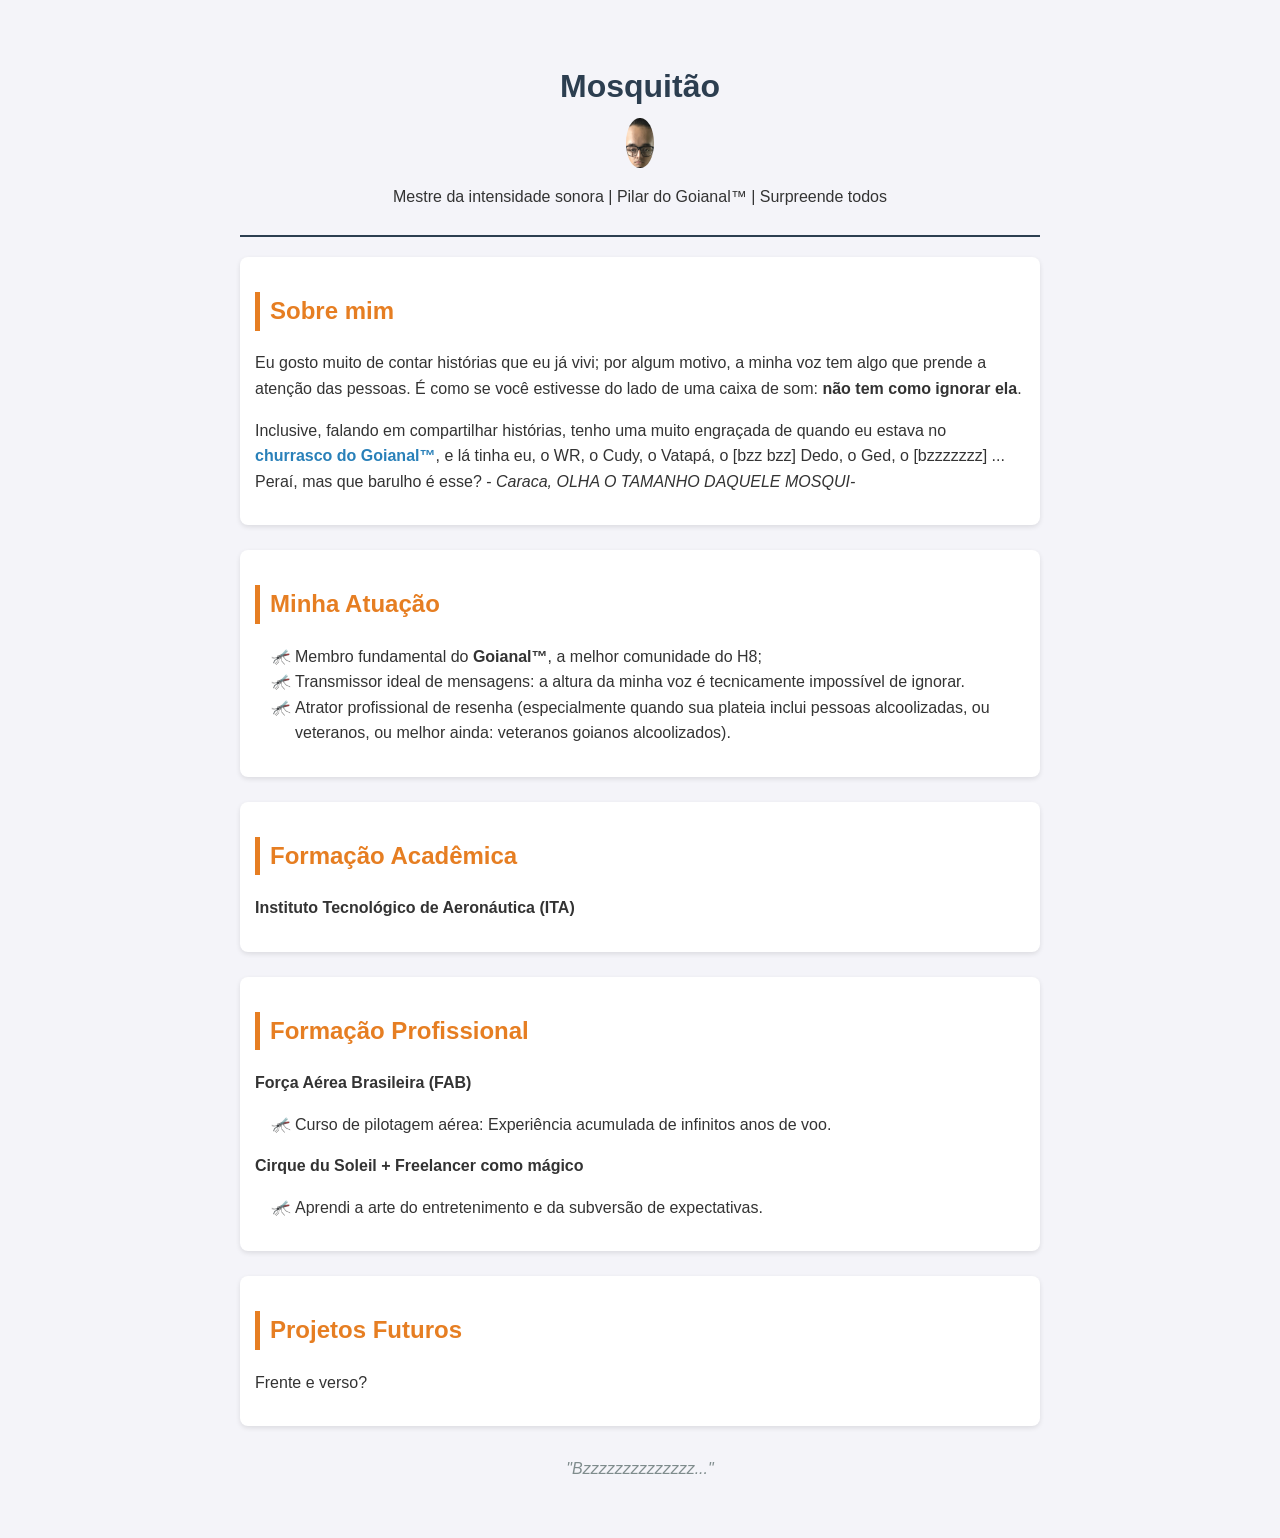
==== commit e1cb7795: "Add: arquivo inicial, estrutura principal do currículo com o texto e imagem" ====
--- a/index.html
+++ b/index.html
@@ -1,182 +1,81 @@
-<!DOCTYPE html>
-<html lang="pt-BR">
-<head>
-  <meta charset="UTF-8">
-  <meta name="viewport" content="width=device-width, initial-scale=1.0">
-  <title>Parmalatium</title>
-  <style>
-    body {
-      margin: 0;
-      font-family: Arial, sans-serif;
-      background: #f4f4f4;
-      color: #333;
-      background-image: url("leite.png");
-      background-repeat: repeat;
-      background-repeat: space;
-      background-size: 40px;
-      background-attachment: fixed;
-      cursor: url('cursor.png'), auto;
-    }
-
-    .container {
-      max-width: 900px;
-      margin: 40px auto;
-      background: white;
-      border-radius: 10px;
-      box-shadow: 0 0 10px rgba(0,0,0,0.1);
-      overflow: hidden;
-    }
-
-    header {
-      display: flex;
-      align-items: center;
-      gap: 45px;
-      background: #c8e2fc;
-      color: rgb(0, 0, 0);
-      padding: 50px;
-    }
-
-    header img {
-      width: 400px;
-      height: 250px;
-      border-radius: 10%;
-    }
-
-    .info h1 {
-      margin: 0;
-      font-size: 24px;
-    }
-
-    .info p {
-      margin: 5px 0 0;
-      font-size: 14px;
-      opacity: 0.8;
-    }
-
-    section {
-      padding: 20px;
-      border-bottom: 1px solid #eee;
-    }
-
-    h2 {
-      margin-bottom: 10px;
-      color: #2c3e50;
-    }
-
-    ul {
-      padding-left: 20px;
-    }
-
-    .skills span {
-      display: inline-block;
-      background: #3498db;
-      color: white;
-      padding: 5px 10px;
-      border-radius: 5px;
-      margin: 5px 5px 0 0;
-      font-size: 12px;
-    }
-
-    @media (max-width: 600px) {
-      header {
-        flex-direction: column;
-        text-align: center;
-      }
-    }
-  </style>
-</head>
-<body>
-  <div >
-    <div class="container">
-
-      <header>
-        <img src="parmalat.png" alt="Minha foto">
-        <div class="info">
-          <h1>PARMALAT</h1>
-          <p>rafael leite villar</p>
-        </div>
-      </header>
-
-      <section>
-        <h2>Sobre mim</h2>
-        <p>Concorda comigo que a gente quase nunca é exatamente quem aparenta ser? Existe sempre uma parte invisível, silenciosa, que ninguém vê de verdade — nem mesmo as pessoas mais próximas. Eu, por exemplo, carrego muito mais pensamentos do que consigo expressar, muito mais dúvidas do que demonstro, e muito mais processos internos do que qualquer rotina externa poderia revelar.
-
-  Por fora, minha vida pode até parecer organizada: responsabilidades sendo cumpridas, metas sendo perseguidas, uma certa constância no que eu faço. Mas, por dentro, as coisas não são tão lineares assim. Existe um fluxo constante de questionamentos — sobre escolhas, sobre caminhos, sobre quem eu estou me tornando. Nem sempre eu chego a respostas claras, mas continuo pensando, como se, de alguma forma, isso já fosse parte da construção.
-
-  Eu aprendi, com o tempo, que viver não é só executar tarefas ou cumprir objetivos. Existe um lado mais silencioso da vida que envolve sentir, refletir, entender — ou pelo menos tentar entender. Às vezes eu me pego parado, sem fazer nada “produtivo”, apenas organizando a cabeça. E, nesses momentos, eu percebo o quanto eu ainda estou em processo. O quanto ainda tenho a aprender sobre mim mesmo.
-
-  Minha rotina exige disciplina, e isso acabou se tornando uma característica forte em mim. Eu faço o que precisa ser feito, mesmo quando não estou com vontade. Nem sempre é fácil, nem sempre é leve, mas é necessário. Só que, ao mesmo tempo, eu venho percebendo que não posso viver apenas nisso. Existe uma parte de mim que precisa de pausa, de respiro, de momentos em que eu não estou sendo cobrado o tempo todo — nem pelos outros, nem por mim mesmo.
-
-  Eu valorizo muito as relações que eu construo. Não sou alguém que se abre rapidamente, mas quando eu me conecto com alguém, isso acontece de forma genuína. Eu me importo, eu presto atenção, eu tento cuidar. Às vezes não com grandes palavras, mas com atitudes mais sutis. Mesmo assim, eu carrego inseguranças — medo de não ser suficiente, de não corresponder, de não conseguir sustentar aquilo que é importante pra mim. São pensamentos que aparecem, mesmo quando eu tento manter o controle.
-
-  Eu também tenho um lado muito introspectivo. Eu penso bastante sobre tudo — sobre o que eu fiz, sobre o que eu poderia ter feito, sobre o que ainda posso fazer. Isso me ajuda a crescer, mas também pode me cansar. Porque nem tudo tem resposta, e nem tudo precisa ser resolvido imediatamente. Aprender a lidar com essa incerteza tem sido um dos maiores desafios pra mim.
-
-  Ao mesmo tempo, existe uma vontade muito forte dentro de mim de construir algo sólido. Eu não quero apenas passar pela vida de forma superficial. Eu quero sentir que estou evoluindo, que estou me tornando alguém mais preparado, mais consciente, mais firme. Eu me cobro por isso, talvez mais do que deveria. Mas essa cobrança vem de um lugar que acredita que eu posso ser mais.
-
-  Eu sei que não sou constante o tempo todo. Tenho dias bons, em que tudo parece fluir, e dias em que eu me sinto completamente travado. Em alguns momentos, eu duvido de mim mesmo, questiono minhas escolhas, me sinto perdido. Mas, mesmo assim, eu continuo. Talvez não no ritmo ideal, talvez não da forma perfeita, mas continuo. E isso, pra mim, já é significativo.
-
-  Ultimamente, eu tenho tentado aprender a equilibrar melhor as coisas. Entender que não dá pra viver só no limite, que descansar também faz parte, que nem tudo precisa ser resolvido agora. Ainda é difícil pra mim desacelerar sem culpa, mas eu estou tentando. Porque eu sei que, se eu não aprender isso, tudo acaba se tornando mais pesado do que precisa ser.
-
-  No fim, eu sou alguém em construção. Alguém que ainda está tentando encontrar equilíbrio entre disciplina e leveza, entre razão e sentimento, entre cobrança e aceitação. Eu não tenho tudo resolvido, e talvez nunca tenha. Mas estou aprendendo a seguir mesmo assim — com dúvidas, com falhas, com pequenas certezas que aparecem no meio do caminho.
-
-  E, pensando bem, talvez seja exatamente isso que define a gente: não as respostas que temos, mas a disposição de continuar buscando, mesmo sem garantia de que um dia tudo vai fazer sentido.Eu sou alguém que ainda está em processo — e acho que essa é a forma mais honesta de me descrever. Não me vejo como algo pronto ou definido, mas como alguém que está constantemente mudando, aprendendo, errando e ajustando o próprio caminho. Eu penso muito sobre a vida, sobre as escolhas que faço e sobre o tipo de pessoa que eu quero me tornar. Às vezes isso me ajuda, às vezes me trava um pouco, mas faz parte de quem eu sou.
-
-  Minha rotina hoje é bem puxada, e grande parte do meu tempo é dedicada aos estudos. Isso exige disciplina, constância e, principalmente, resistência emocional. Nem todo dia eu estou motivado, nem todo dia eu acordo com vontade de fazer o que precisa ser feito. Mas, mesmo assim, eu vou lá e faço. Eu aprendi que não dá pra depender só de motivação — ela falha. O que me sustenta mais é o compromisso que eu criei comigo mesmo.
-
-  Mesmo assim, eu tento não me resumir a isso. Eu sei que sou mais do que uma rotina ou um objetivo específico. Eu tenho meus momentos de pausa, ainda que curtos. Gosto de ficar sozinho às vezes, em silêncio, organizando a cabeça. Tem dias em que eu só preciso parar um pouco e pensar — não necessariamente em algo específico, mas em tudo ao mesmo tempo. Outras vezes, eu sinto necessidade de estar com alguém, conversar, rir, sair um pouco dessa pressão constante. Esses momentos simples acabam sendo mais importantes do que parecem.
-
-  Eu valorizo muito as relações que eu tenho. Não sou a pessoa mais aberta do mundo logo de cara, mas quando eu me conecto com alguém, é de forma sincera. Eu me importo de verdade, penso na pessoa, tento cuidar, mesmo que do meu jeito. Às vezes eu tenho dificuldade de expressar tudo em palavras, mas tento demonstrar nas atitudes. Eu também tenho minhas inseguranças — medo de não ser suficiente, de decepcionar, de não corresponder às expectativas, tanto dos outros quanto às minhas próprias. Isso pesa em alguns momentos, mas também me faz querer ser melhor.
-
-  Eu tenho um lado bem introspectivo. Eu reflito muito sobre minhas decisões, sobre o que eu poderia ter feito diferente, sobre o que ainda dá tempo de mudar. Não é algo necessariamente negativo — é mais uma busca por clareza. Eu gosto de entender as coisas, de encontrar sentido no que eu faço. Mas também estou aprendendo que nem tudo precisa fazer sentido o tempo todo, e que às vezes é preciso só seguir, mesmo sem todas as respostas.
-
-  Ao mesmo tempo, eu tenho ambição. Eu quero construir algo sólido na minha vida, algo que faça sentido pra mim. Não é tanto sobre reconhecimento externo, mas sobre orgulho interno. Eu quero olhar pra minha trajetória e saber que eu dei o meu máximo, que eu não fui alguém que desistiu quando ficou difícil. Eu me cobro bastante por isso, talvez até mais do que deveria. Mas essa cobrança também me impulsiona.
-
-  Eu reconheço que não sou perfeito. Tenho dias em que eu não rendo, em que eu me distraio, em que eu duvido de mim mesmo. Tem momentos em que eu me sinto perdido, sem saber exatamente se estou indo na direção certa. Mas uma coisa que eu valorizo em mim é que eu sempre tento voltar. Eu posso até sair do ritmo por um tempo, mas dificilmente eu abandono o caminho. Existe uma persistência em mim que é silenciosa, mas muito forte.
-
-  Também estou aprendendo a lidar melhor com o equilíbrio. Nem sempre é fácil conciliar responsabilidade com leveza. Muitas vezes eu sinto que deveria estar fazendo mais, produzindo mais, aproveitando melhor o tempo. Mas estou começando a entender que descansar também faz parte, que não dá pra viver só no limite o tempo todo. Ainda não encontrei esse equilíbrio totalmente, mas estou tentando.
-
-  No fundo, eu sou alguém que quer crescer — não só em termos de conquistas, mas como pessoa. Eu quero ser mais consciente, mais forte emocionalmente, mais seguro de mim mesmo. Quero aprender a lidar melhor com minhas inseguranças, com minhas falhas, com minhas expectativas. E, principalmente, quero continuar evoluindo sem perder quem eu sou no processo.
-
-  Eu não tenho todas as respostas, e talvez nunca tenha. Mas eu sigo. Pensando, tentando, ajustando. Um passo de cada vez, do jeito que dá. E, apesar de tudo, eu acredito que isso já é suficiente pra continuar em frente.
-  Eu nunca fui alguém completamente definido. Sempre tive a sensação de estar me moldando conforme o tempo passa, como se cada fase da minha vida deixasse marcas que vão se acumulando e formando quem eu sou. Não é um processo linear, nem sempre faz sentido enquanto está acontecendo. Às vezes eu me sinto avançando, outras vezes parece que estou parado ou até voltando atrás. Mas, no fundo, eu sei que tudo isso faz parte de um crescimento que não é imediato, nem visível o tempo todo.
-
-  Minha rotina hoje exige muito de mim, principalmente em termos de responsabilidade e constância. Eu aprendi a fazer o que precisa ser feito mesmo quando não estou com vontade, mesmo quando estou cansado, mesmo quando minha cabeça parece estar em outro lugar. Não é algo natural — foi algo que eu tive que construir com o tempo. E ainda estou construindo. Tem dias em que tudo flui melhor, em que eu consigo manter o foco e me sinto satisfeito com o que produzi. Mas também tem dias mais difíceis, em que tudo parece pesado, em que qualquer tarefa exige um esforço muito maior do que deveria.
-
-  Apesar disso, eu tento não deixar que a minha vida se resuma a obrigações. Existe um lado meu que precisa de espaço, de silêncio, de tempo pra respirar. Eu gosto de pensar, de refletir, de tentar entender não só o que eu faço, mas por que eu faço. Às vezes eu me pego analisando minhas próprias atitudes, tentando identificar padrões, erros, coisas que eu posso melhorar. Não é uma cobrança constante, mas é uma espécie de atenção interna que eu desenvolvi.
-
-  Eu também tenho momentos em que só quero desligar um pouco. Conversar sem pressa, rir sem motivo específico, sair da rotina rígida que, muitas vezes, domina meus dias. Esses momentos são importantes porque me lembram que eu não sou só alguém que precisa cumprir metas. Eu também sou alguém que sente, que precisa de conexão, que precisa viver coisas simples.
-
-  Falando em conexão, eu dou muito valor às pessoas que fazem parte da minha vida. Eu não sou o tipo mais extrovertido ou expansivo, mas quando eu me aproximo de alguém, isso é sincero. Eu me importo, eu presto atenção, eu tento estar presente. Às vezes eu não sei expressar tudo com clareza, mas demonstro do jeito que consigo. Eu também tenho minhas inseguranças nesse aspecto — medo de não ser suficiente, de não conseguir corresponder, de acabar decepcionando. São pensamentos que aparecem mais do que eu gostaria, mas que também me fazem refletir sobre como eu posso ser melhor.
-
-  Eu costumo ser uma pessoa mais introspectiva. Eu passo bastante tempo dentro da minha própria cabeça, organizando ideias, lembrando de situações, imaginando possibilidades. Às vezes isso é bom, porque me ajuda a ter mais clareza sobre as coisas. Outras vezes, pode ser cansativo, porque eu acabo pensando demais e complicando coisas que talvez fossem mais simples. Estou aprendendo a equilibrar isso, a não me perder tanto nos próprios pensamentos.
-
-  Existe em mim uma vontade forte de construir algo significativo. Não só no sentido externo, de conquistas visíveis, mas internamente também. Eu quero sentir que estou evoluindo, que estou me tornando alguém mais preparado, mais consciente, mais firme. Eu não quero olhar pra trás e ter a sensação de que eu poderia ter feito mais e não fiz. Por isso, eu me cobro. Às vezes de forma exagerada, eu sei. Mas essa cobrança vem de um lugar que quer crescimento, não destruição.
-
-  Eu também reconheço que tenho falhas. Tenho momentos de dúvida, de insegurança, de cansaço. Tem dias em que eu não consigo manter o ritmo que eu gostaria, em que eu me sinto desmotivado ou perdido. Nessas horas, é fácil questionar tudo — minhas escolhas, minhas capacidades, meu caminho. Mas, mesmo assim, eu continuo. Talvez não na velocidade ideal, talvez não da forma perfeita, mas continuo. E isso, pra mim, já significa muita coisa.
-
-  Uma das coisas que eu mais tenho tentado aprender é o equilíbrio. Eu tenho uma tendência a ir muito para os extremos — ou estou totalmente focado, ou completamente esgotado. Encontrar um meio-termo ainda é um desafio. Entender que descansar não é perder tempo, que desacelerar não é fracassar, que nem tudo precisa ser levado ao limite o tempo todo… isso ainda está em construção dentro de mim.
-
-  No fim das contas, eu sou alguém que está tentando fazer dar certo. Tentando crescer sem se perder, evoluir sem se cobrar além do necessário, construir algo sem deixar de viver. Eu sei que ainda tenho muito a aprender, muito a ajustar, muito a entender. Mas também sei que já percorri um caminho importante até aqui.
-
-  Eu não tenho tudo resolvido, e talvez nunca tenha. Mas estou aprendendo a lidar com isso de uma forma mais tranquila. Nem tudo precisa estar claro pra que eu continue seguindo. Às vezes, confiar no processo já é o suficiente.
-
-  E é isso que eu tenho feito: seguindo. Um dia de cada vez, com dúvidas, com esforço, com pequenas conquistas que nem sempre são visíveis, mas que fazem diferença. Eu sigo tentando ser alguém melhor do que fui ontem — não perfeito, mas consciente do caminho que estou construindo.</p>
-      </section>
-
-      <section>
-        <h2>Experiências profissionais</h2>
-        <p>
-          <h3>2006 ~ 2012</h3>
-          <p>curso profissionalizante de oratória</p>
-          <h3>2012 ~ 2020</h3>
-          <p>estagiário na Leite FAZENDA BELA VISTA</p>
-          <h3>2020 ~ atualmente</h3>
-          <p>supervisor de qualidade em laticínios na PARMALAT</p>
-        </p>
-      </section>
-
-    </div>
-  </div>
-
-</body>
-</html>
+<!DOCTYPE html>
+<html lang="pt-br">
+<head>
+    <meta charset="UTF-8">
+    <meta name="viewport" content="width=device-width, initial-scale=1.0">
+    <title>Currículo - Mosquitão</title>
+    <style>
+        body {
+            font-family: 'Segoe UI', Tahoma, Geneva, Verdana, sans-serif;
+            line-height: 1.6;
+            color: #333;
+            max-width: 800px;
+            margin: 20px auto;
+            padding: 20px;
+            background-color: #f4f4f9;
+        }
+        header {
+            text-align: center;
+            border-bottom: 2px solid #2c3e50;
+            padding-bottom: 10px;
+            margin-bottom: 20px;
+        }
+        h1 { margin-bottom: 5px; color: #2c3e50; }
+        h2 { color: #e67e22; border-left: 5px solid #e67e22; padding-left: 10px; }
+        .section { margin-bottom: 25px; background: white; padding: 15px; border-radius: 8px; box-shadow: 0 2px 5px rgba(0,0,0,0.1); }
+        .highlight { font-weight: bold; color: #2980b9; }
+        ul { list-style-type: "🦟 "; }
+        .footer { text-align: center; font-style: italic; color: #7f8c8d; margin-top: 30px; }
+    </style>
+</head>
+<body>
+
+    <header>
+        <h1>Mosquitão</h1>
+        <img src="mosquito1.jpg" style="height: 50px; vertical-align: middle; border-radius: 50%;">
+        <p>Mestre da intensidade sonora | Pilar do Goianal™ | Surpreende todos</p>
+    </header>
+
+    <div class="section">
+        <h2>Sobre mim</h2>
+        <p>Eu gosto muito de contar histórias que eu já vivi; por algum motivo, a minha voz tem algo que prende a atenção das pessoas. É como se você estivesse do lado de uma caixa de som: <strong>não tem como ignorar ela</strong>.</p>
+        <p>Inclusive, falando em compartilhar histórias, tenho uma muito engraçada de quando eu estava no <span class="highlight">churrasco do Goianal™</span>, e lá tinha eu, o WR, o Cudy, o Vatapá, o [bzz bzz] Dedo, o Ged, o [bzzzzzzz] ... Peraí, mas que barulho é esse? - <em>Caraca, OLHA O TAMANHO DAQUELE MOSQUI-</em></p>
+    </div>
+
+    <div class="section">
+        <h2>Minha Atuação</h2>
+        <ul>
+            <li>Membro fundamental do <strong>Goianal™</strong>, a melhor comunidade do H8;</li>
+            <li>Transmissor ideal de mensagens: a altura da minha voz é tecnicamente impossível de ignorar.</li>
+            <li>Atrator profissional de resenha (especialmente quando sua plateia inclui pessoas alcoolizadas, ou veteranos, ou melhor ainda: veteranos goianos alcoolizados).</li>
+        </ul>
+    </div>
+
+    <div class="section">
+        <h2>Formação Acadêmica</h2>
+        <p><strong>Instituto Tecnológico de Aeronáutica (ITA)</strong></p>
+    </div>
+
+    <div class="section">
+        <h2>Formação Profissional</h2>
+        <p><strong>Força Aérea Brasileira (FAB)</strong></p>
+        <ul>
+            <li>Curso de pilotagem aérea: Experiência acumulada de infinitos anos de voo.</li>
+        </ul>
+        <p><strong>Cirque du Soleil + Freelancer como mágico</strong></p>
+        <ul>
+            <li>Aprendi a arte do entretenimento e da subversão de expectativas.</li>
+        </ul>
+    </div>
+
+    <div class="section">
+        <h2>Projetos Futuros</h2>
+        <p>Frente e verso?</p>
+    </div>
+
+    <div class="footer">
+        <p>"Bzzzzzzzzzzzzzz..."</p>
+    </div>
+
+</body>
+</html>
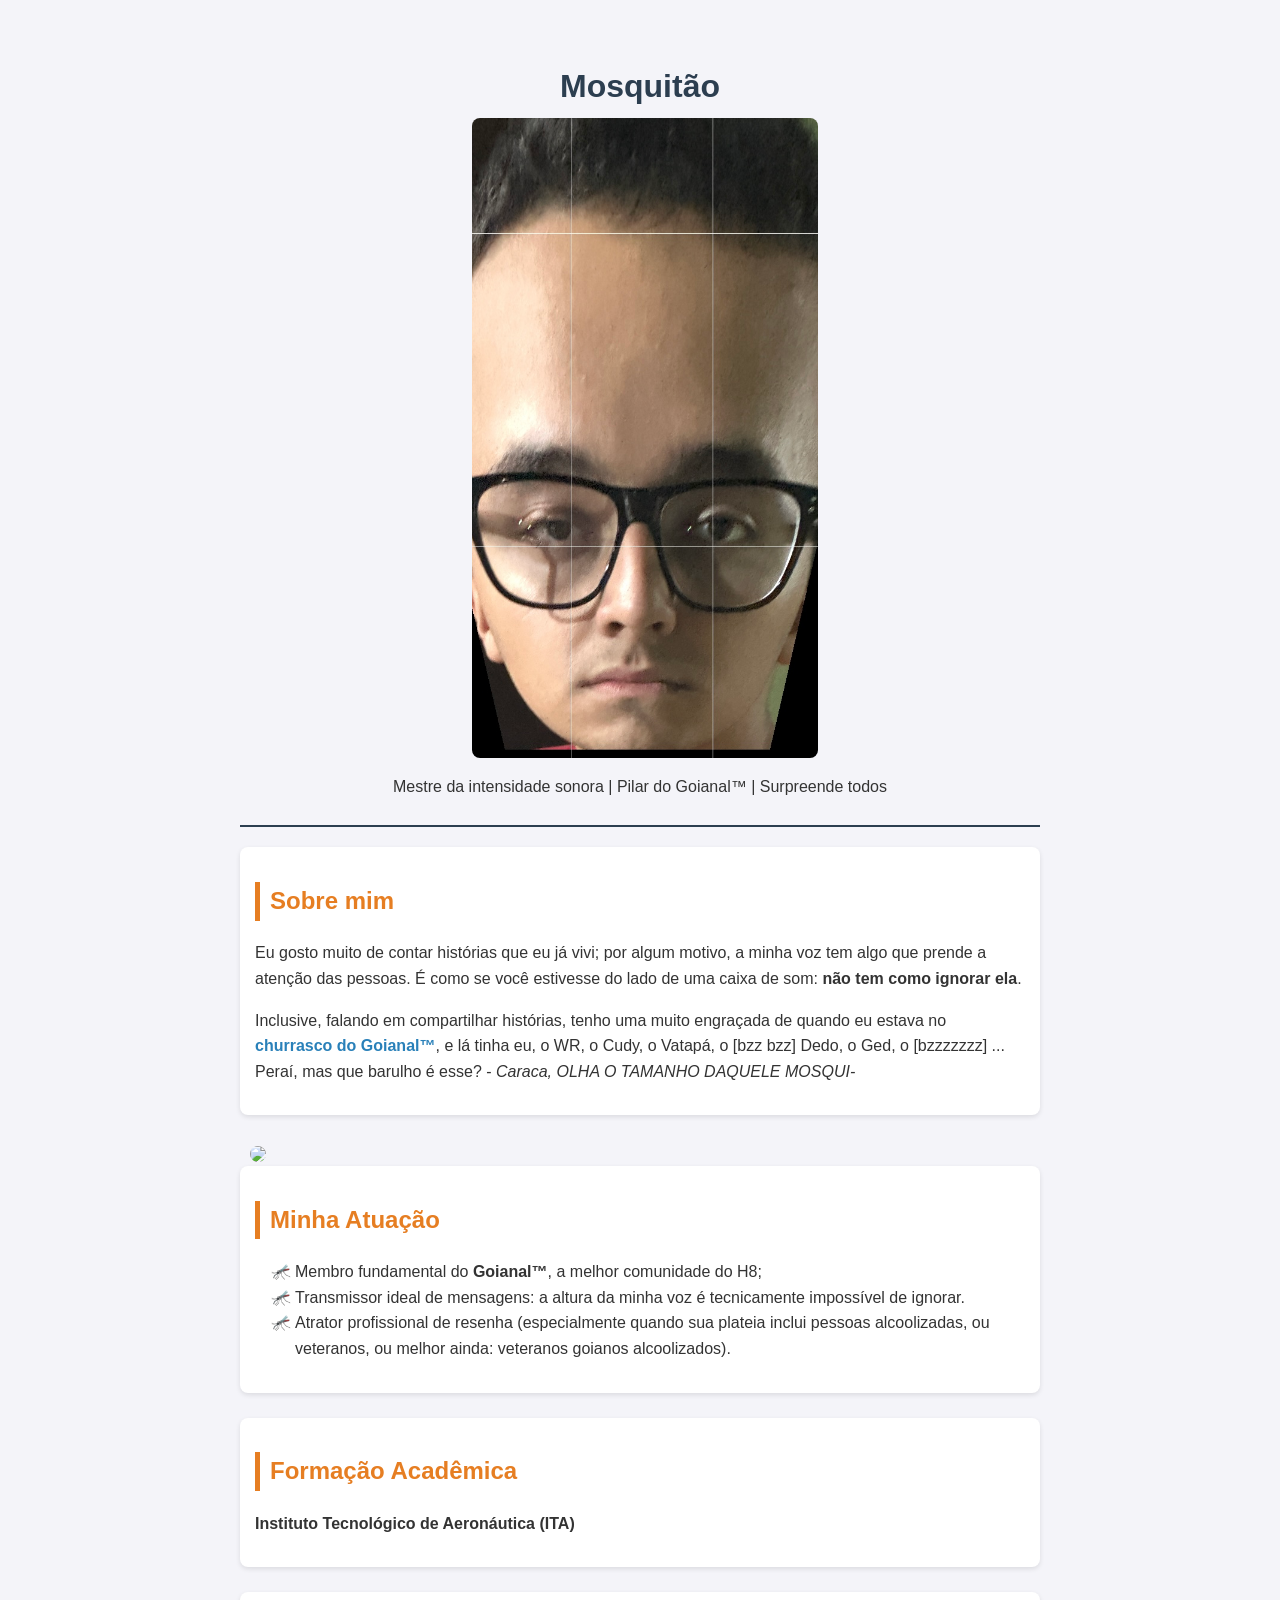
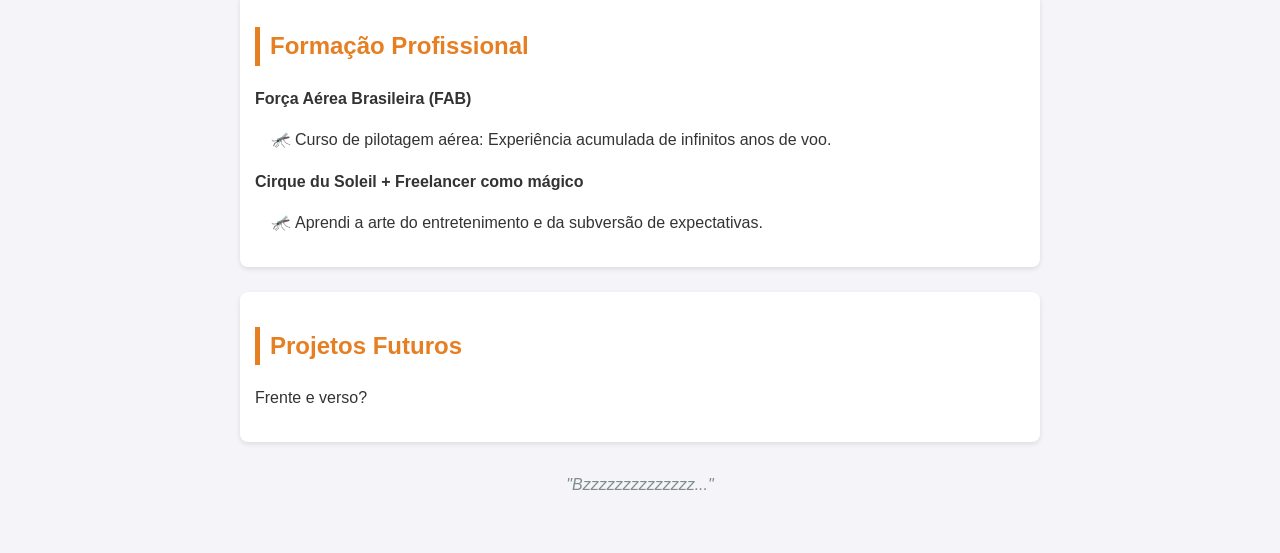
==== commit 1440d7bb: "Style: corrigi tamanho das imagens, e inclui segunda imagem do mosquito" ====
--- a/index.html
+++ b/index.html
@@ -32,7 +32,7 @@
 
     <header>
         <h1>Mosquitão</h1>
-        <img src="mosquito1.jpg" style="height: 50px; vertical-align: middle; border-radius: 50%;">
+        <img src="mosquito1.jpg" style="height: 40em; width: auto; vertical-align: middle; border-radius: 8px; margin-left: 10px;">
         <p>Mestre da intensidade sonora | Pilar do Goianal™ | Surpreende todos</p>
     </header>
 
@@ -42,6 +42,8 @@
         <p>Inclusive, falando em compartilhar histórias, tenho uma muito engraçada de quando eu estava no <span class="highlight">churrasco do Goianal™</span>, e lá tinha eu, o WR, o Cudy, o Vatapá, o [bzz bzz] Dedo, o Ged, o [bzzzzzzz] ... Peraí, mas que barulho é esse? - <em>Caraca, OLHA O TAMANHO DAQUELE MOSQUI-</em></p>
     </div>
 
+    <img src="mosquito3.jpg" style="height: 40em; width: auto; vertical-align: middle; border-radius: 8px; margin-left: 10px;">
+        
     <div class="section">
         <h2>Minha Atuação</h2>
         <ul>
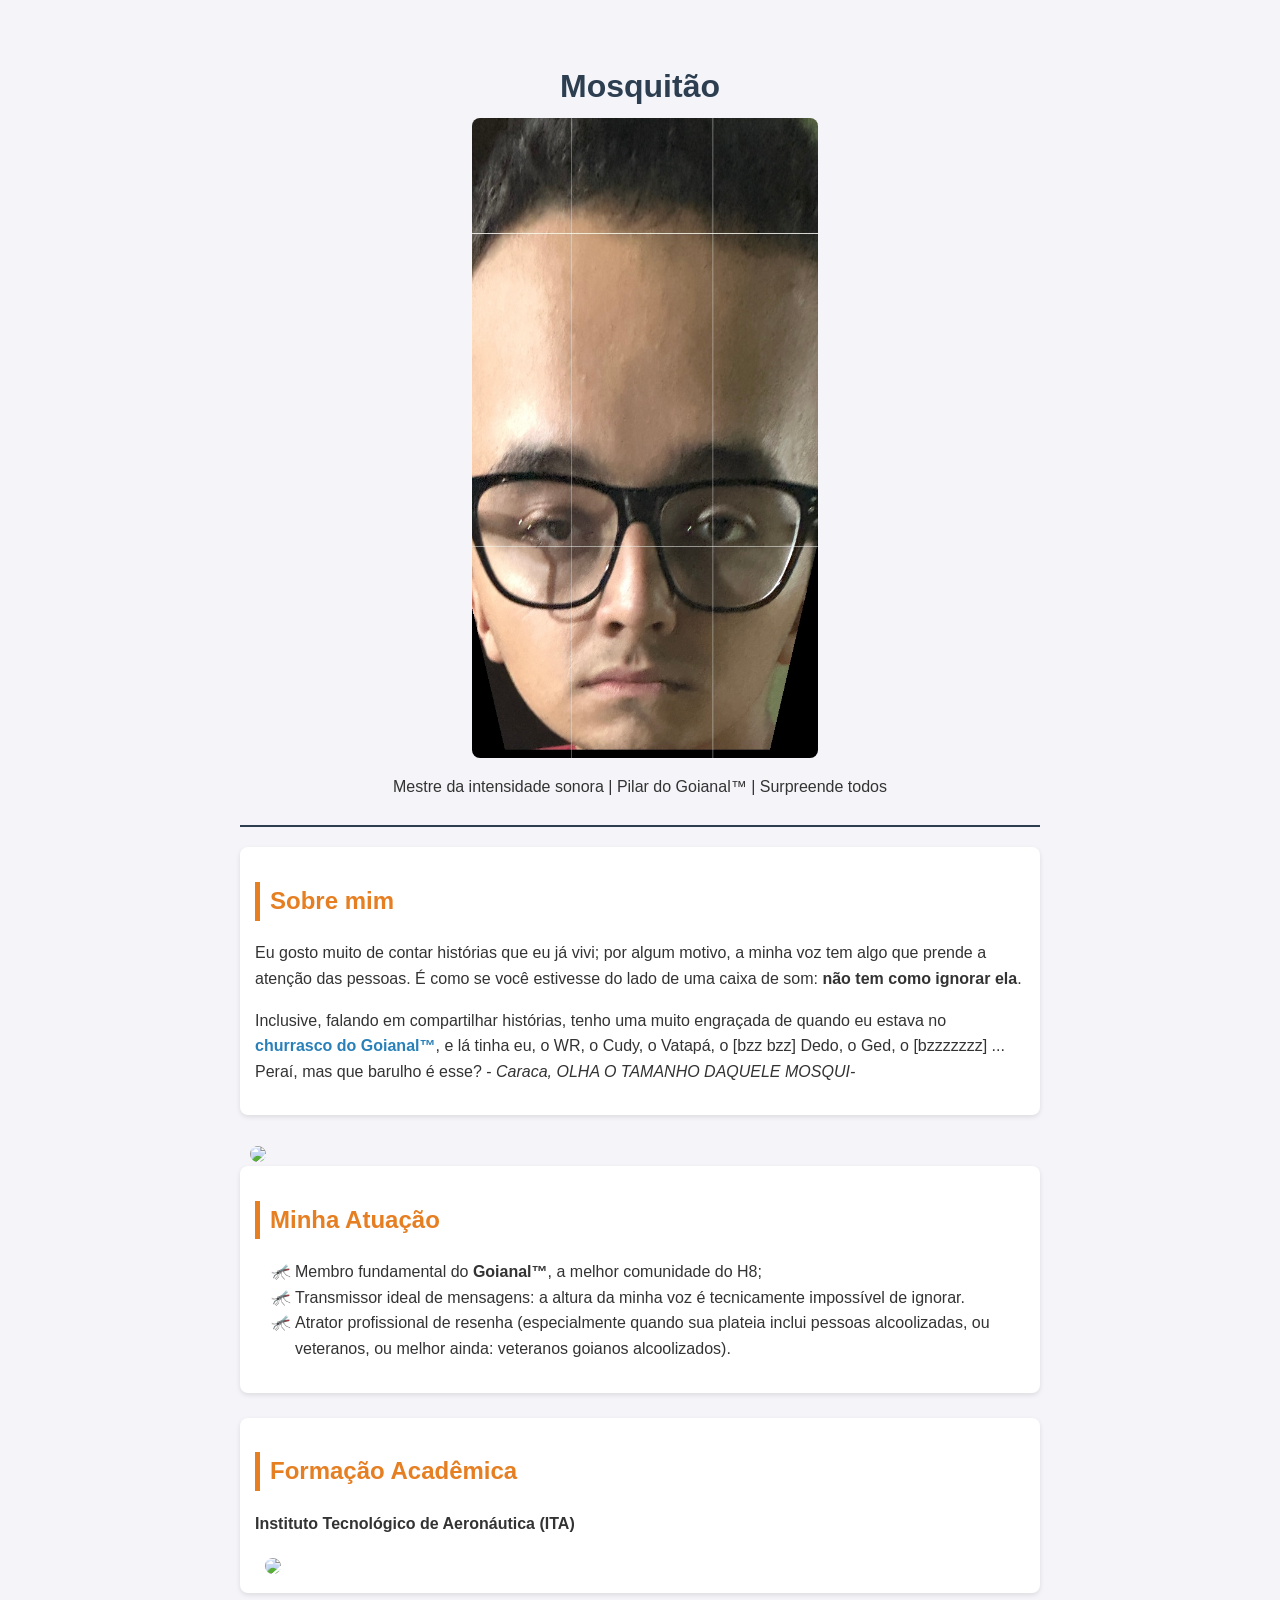
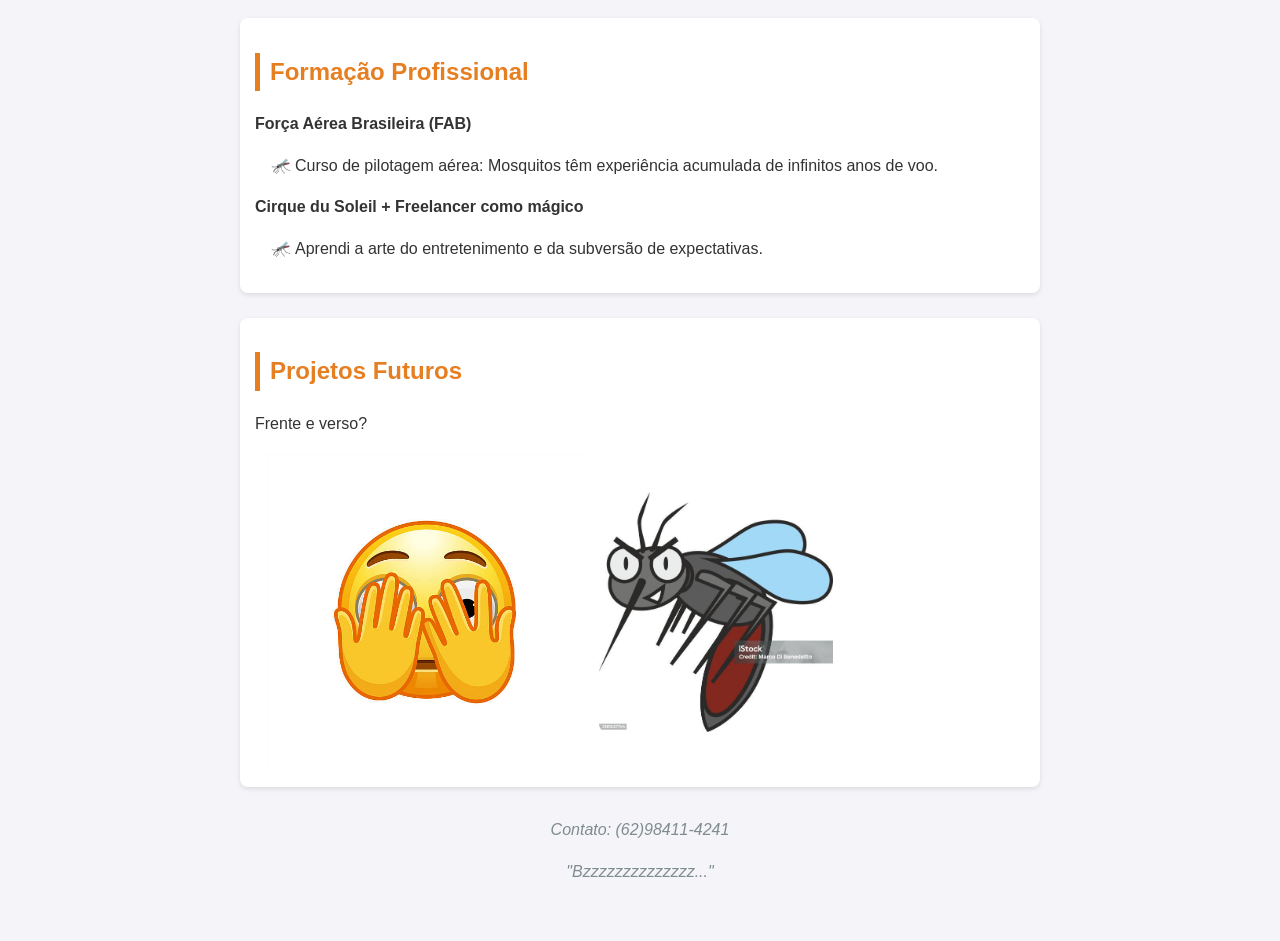
==== commit 5c3d632a: "Style: adicionei mais imagens pertinentes a descricao do mosquitao, e reescrevi trechos que estavam " ====
--- a/index.html
+++ b/index.html
@@ -56,13 +56,14 @@
     <div class="section">
         <h2>Formação Acadêmica</h2>
         <p><strong>Instituto Tecnológico de Aeronáutica (ITA)</strong></p>
+        <img src="mosquito2.jpg" style="height: 20em; width: auto; vertical-align: middle; border-radius: 8px; margin-left: 10px;">
     </div>
 
     <div class="section">
         <h2>Formação Profissional</h2>
         <p><strong>Força Aérea Brasileira (FAB)</strong></p>
         <ul>
-            <li>Curso de pilotagem aérea: Experiência acumulada de infinitos anos de voo.</li>
+            <li>Curso de pilotagem aérea: Mosquitos têm experiência acumulada de infinitos anos de voo.</li>
         </ul>
         <p><strong>Cirque du Soleil + Freelancer como mágico</strong></p>
         <ul>
@@ -73,9 +74,12 @@
     <div class="section">
         <h2>Projetos Futuros</h2>
         <p>Frente e verso?</p>
+        <img src="timido.jpg" style="height: 20em; width: auto; vertical-align: middle; border-radius: 8px; margin-left: 10px;">
+        <img src="mosquito4.jpg" style="height: 15em; width: auto; vertical-align: middle; border-radius: 8px; margin-left: 10px;">
     </div>
 
     <div class="footer">
+        <p>Contato: (62)98411-4241</p>
         <p>"Bzzzzzzzzzzzzzz..."</p>
     </div>
 
